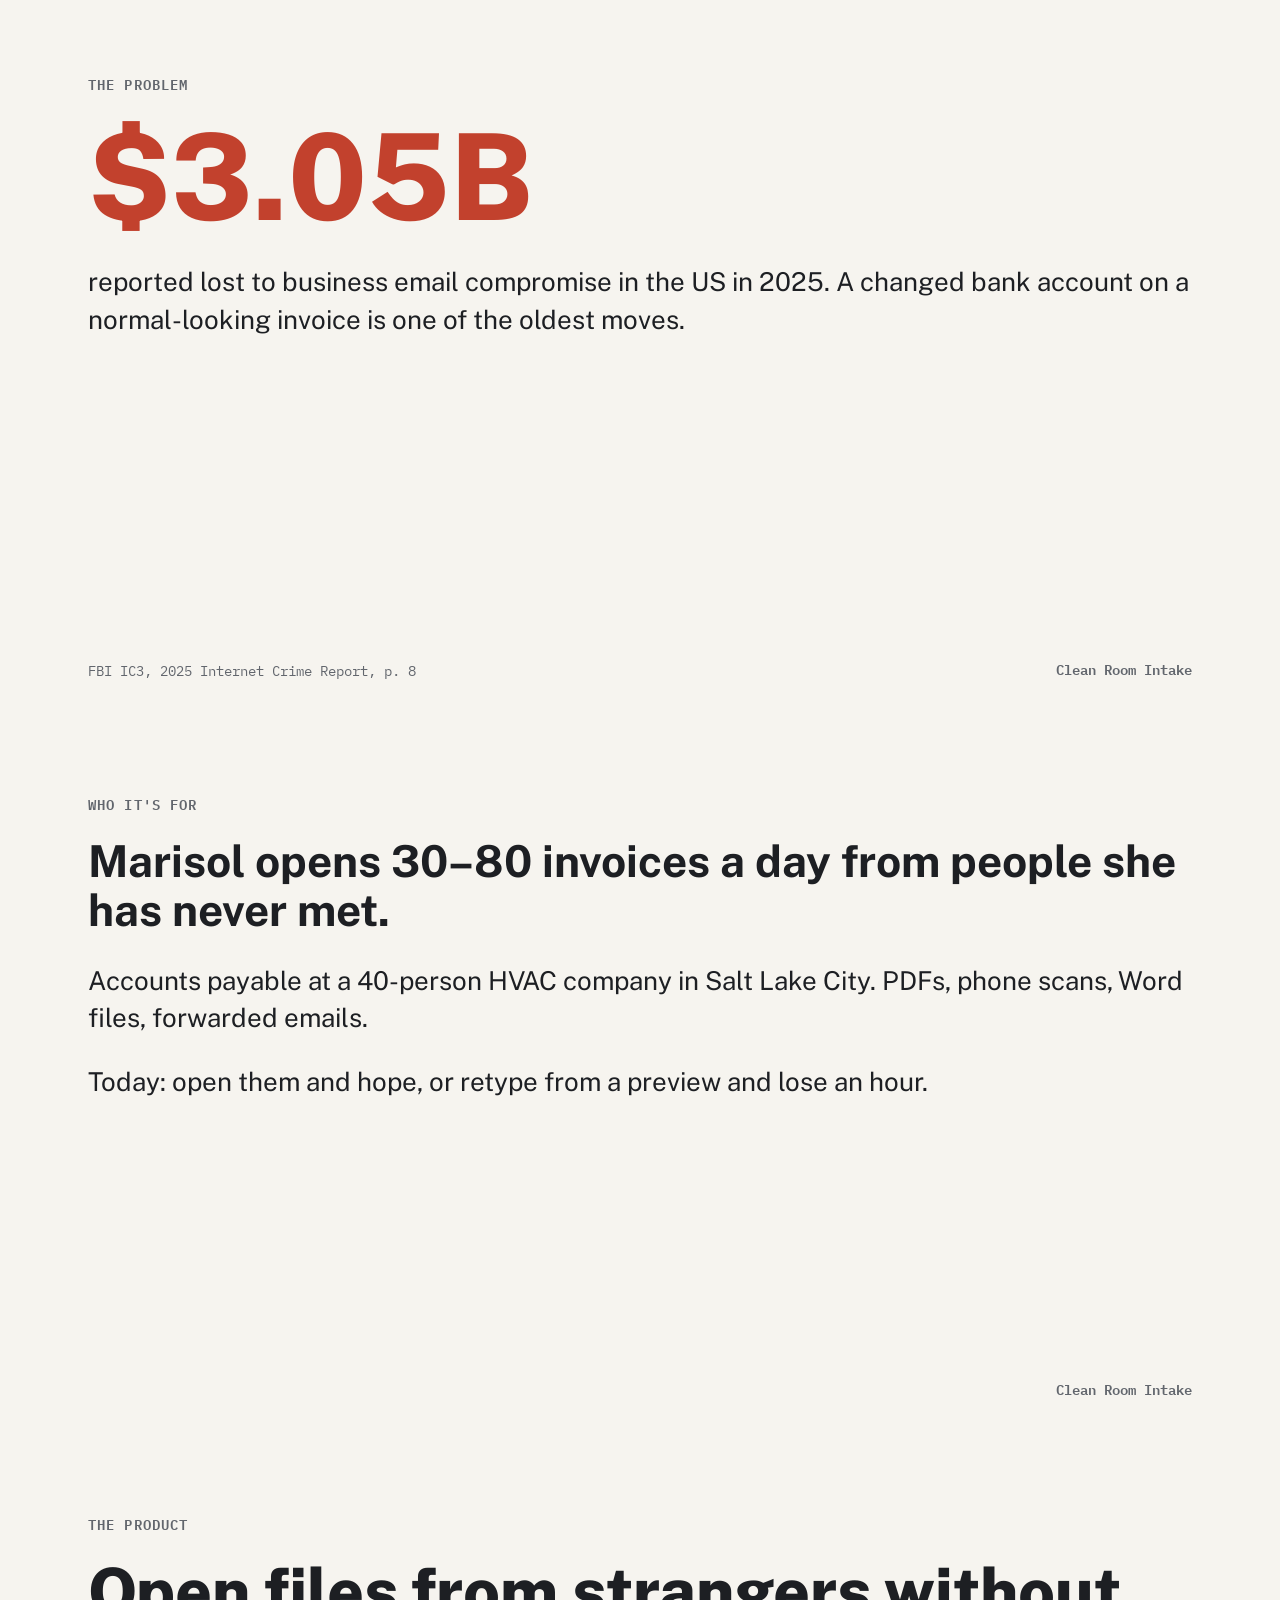
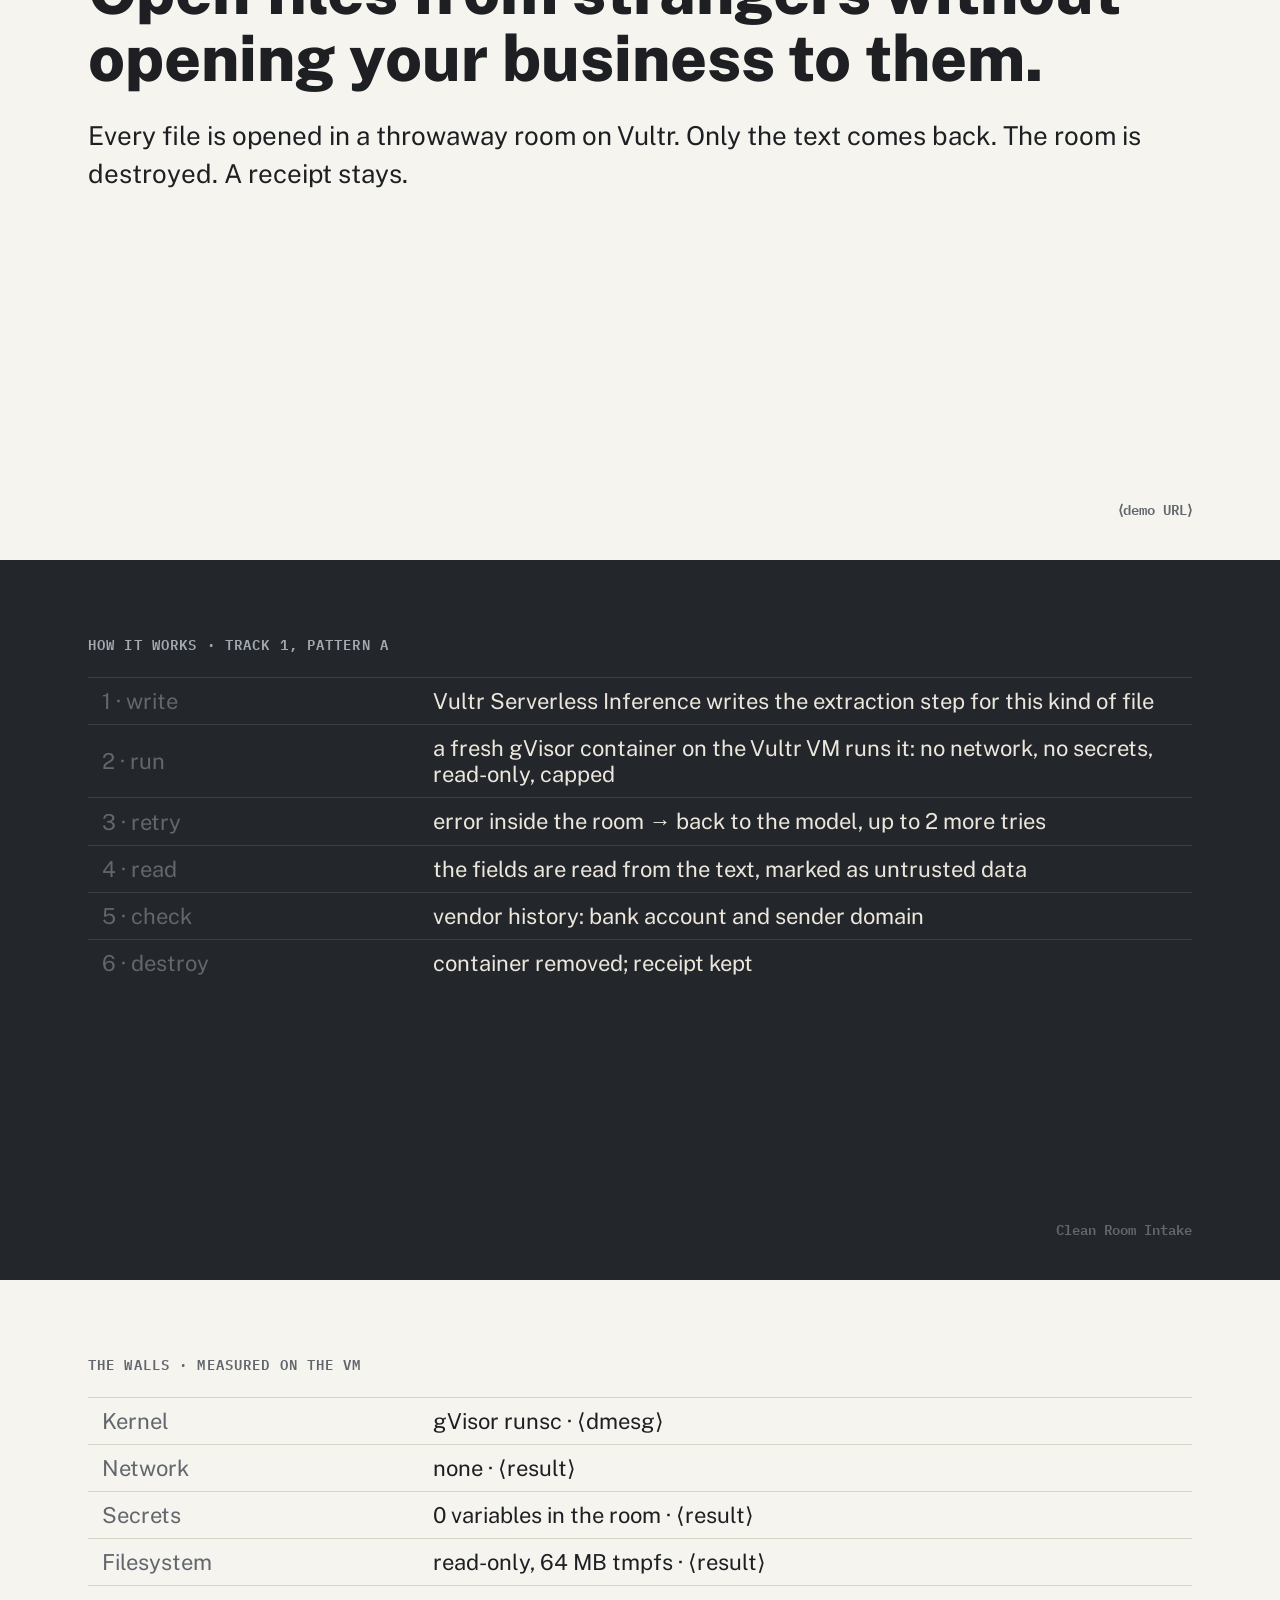
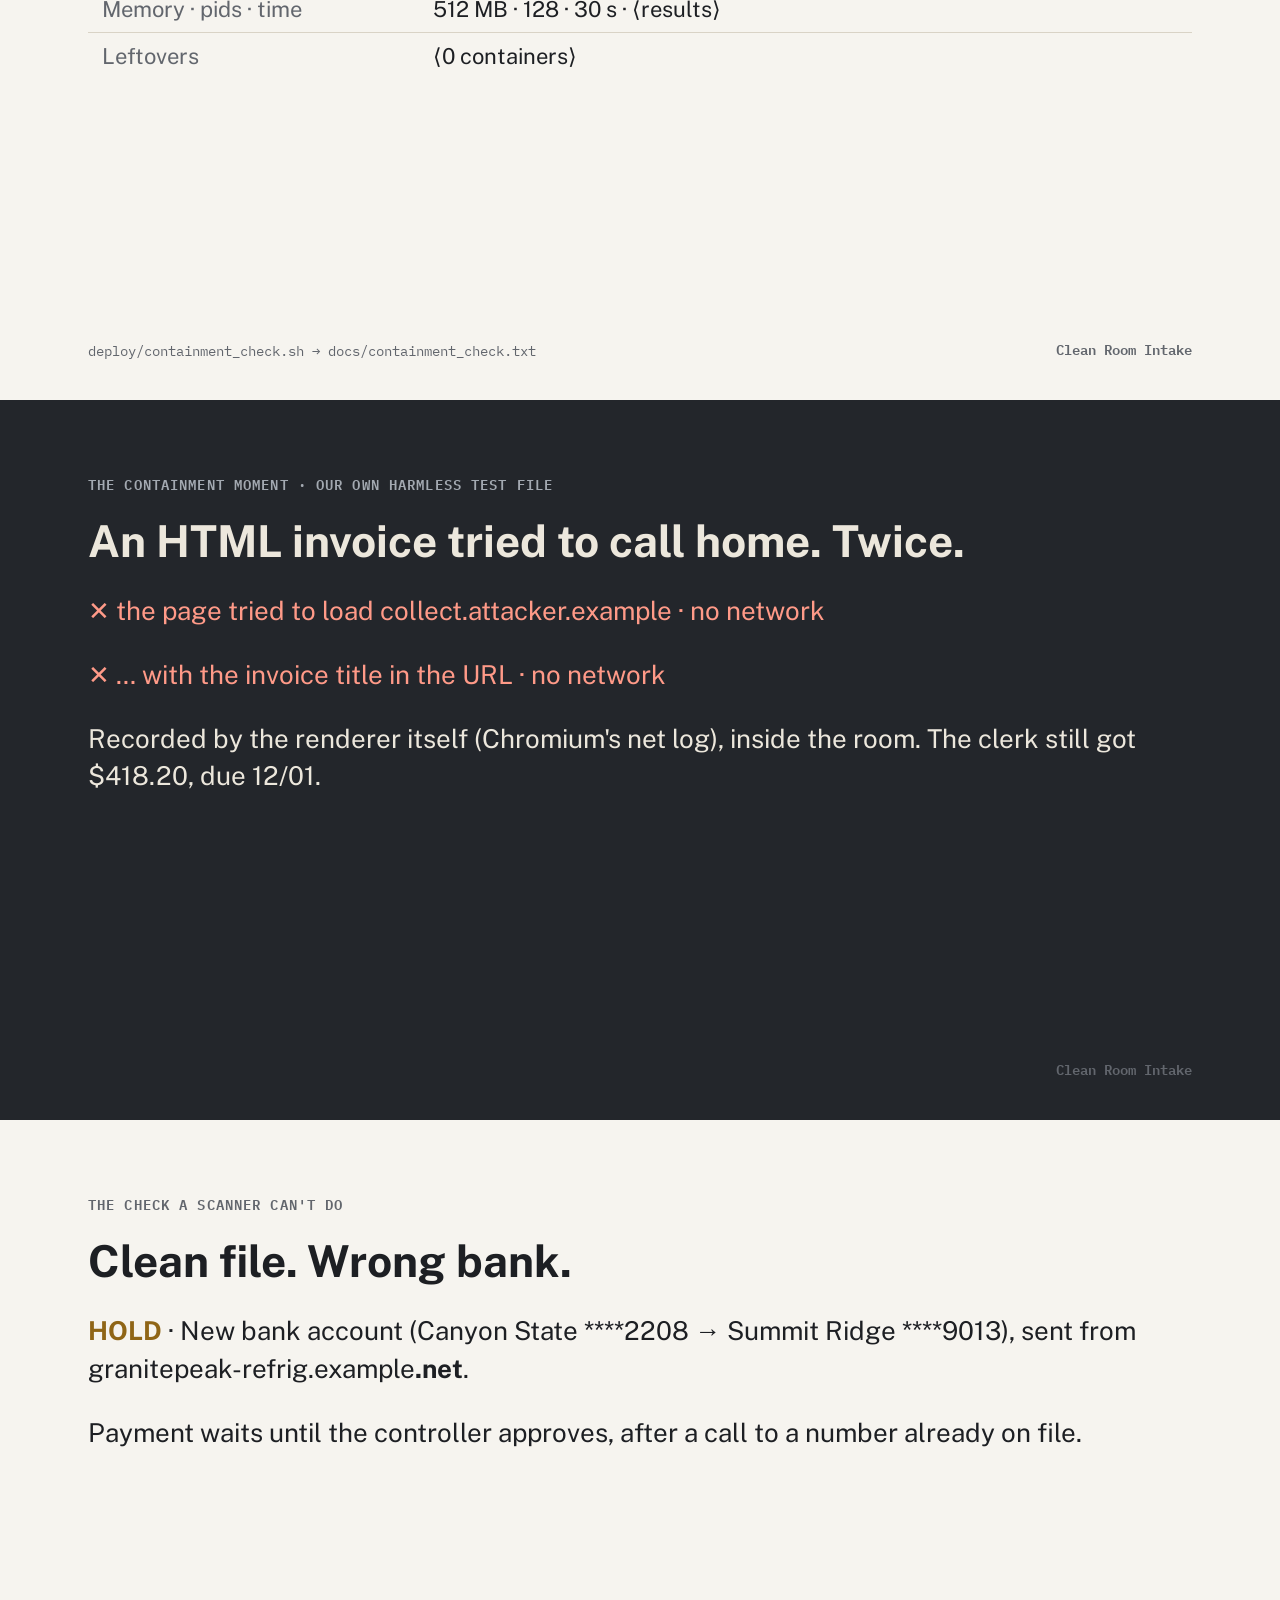
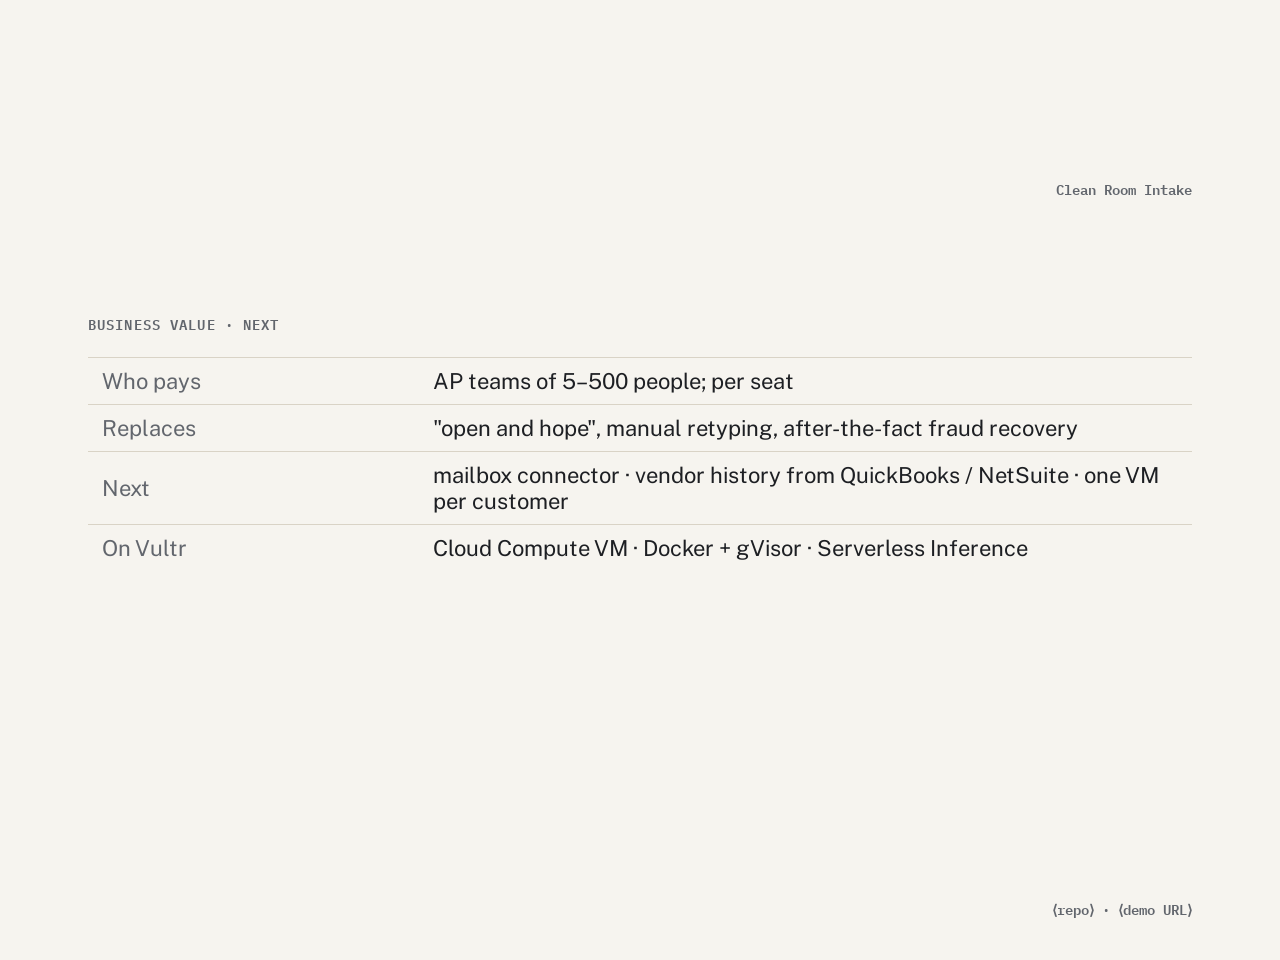
==== docs/slides.html @ 9ccb066c "UI after design judge round 4: HOLD button before the fields, short From line, one-row queue, attemp" ====
<!DOCTYPE html>
<html lang="en"><head><meta charset="utf-8"><title>Clean Room Intake — slides</title>
<link href="https://fonts.googleapis.com/css2?family=Public+Sans:wght@400;600;700;800&family=IBM+Plex+Mono:wght@400;500;600&display=swap" rel="stylesheet">
<style>
@page{size:1280px 720px;margin:0}
:root{--paper:#F6F4EF;--glass:#23262B;--brass:#8F6516;--red:#C2412D;--ink:#1d1f23;--muted:#62666d}
*{box-sizing:border-box}body{margin:0;font-family:'Public Sans',sans-serif;color:var(--ink)}
section{width:1280px;height:720px;padding:72px 88px;background:var(--paper);page-break-after:always;position:relative;overflow:hidden}
section.dark{background:var(--glass);color:#ece7dc}
.k{font:600 14px 'IBM Plex Mono',monospace;letter-spacing:.08em;text-transform:uppercase;color:var(--muted);margin-bottom:22px}
.dark .k{color:#a3a9b1}
h1{font-size:64px;line-height:1.05;margin:0 0 24px;font-weight:800}h2{font-size:44px;line-height:1.12;margin:0 0 22px}
p,li{font-size:26px;line-height:1.45}.big{font-size:120px;font-weight:800;color:var(--red);line-height:1}
.src{position:absolute;left:88px;bottom:40px;font:14px 'IBM Plex Mono',monospace;color:var(--muted)}
table{border-collapse:collapse;font-size:22px;width:100%}td{padding:10px 14px;border-top:1px solid #d9d3c6}td:first-child{color:var(--muted);width:30%}
.dark td{border-color:#3a3e45}.x{color:#ff9a88}.hold{color:var(--brass);font-weight:700}
.shot{width:100%;border:1px solid #d9d3c6;border-radius:8px}
.foot{position:absolute;right:88px;bottom:40px;font:600 14px 'IBM Plex Mono',monospace;color:var(--muted)}
</style></head><body>

<section><div class="k">The problem</div><div class="big">$3.05B</div>
<p>reported lost to business email compromise in the US in 2025. A changed bank account on a normal-looking invoice is one of the oldest moves.</p>
<div class="src">FBI IC3, 2025 Internet Crime Report, p. 8</div><div class="foot">Clean Room Intake</div></section>

<section><div class="k">Who it's for</div><h2>Marisol opens 30–80 invoices a day from people she has never met.</h2>
<p>Accounts payable at a 40-person HVAC company in Salt Lake City. PDFs, phone scans, Word files, forwarded emails.</p>
<p>Today: open them and hope, or retype from a preview and lose an hour.</p><div class="foot">Clean Room Intake</div></section>

<section><div class="k">The product</div><h1>Open files from strangers without opening your business to them.</h1>
<p>Every file is opened in a throwaway room on Vultr. Only the text comes back. The room is destroyed. A receipt stays.</p>
<div class="foot">⟨demo URL⟩</div></section>

<section class="dark"><div class="k">How it works · Track 1, pattern A</div>
<table><tr><td>1 · write</td><td>Vultr Serverless Inference writes the extraction step for this kind of file</td></tr>
<tr><td>2 · run</td><td>a fresh gVisor container on the Vultr VM runs it: no network, no secrets, read-only, capped</td></tr>
<tr><td>3 · retry</td><td>error inside the room → back to the model, up to 2 more tries</td></tr>
<tr><td>4 · read</td><td>the fields are read from the text, marked as untrusted data</td></tr>
<tr><td>5 · check</td><td>vendor history: bank account and sender domain</td></tr>
<tr><td>6 · destroy</td><td>container removed; receipt kept</td></tr></table><div class="foot">Clean Room Intake</div></section>

<section><div class="k">The walls · measured on the VM</div>
<table><tr><td>Kernel</td><td>gVisor runsc · ⟨dmesg⟩</td></tr><tr><td>Network</td><td>none · ⟨result⟩</td></tr>
<tr><td>Secrets</td><td>0 variables in the room · ⟨result⟩</td></tr><tr><td>Filesystem</td><td>read-only, 64 MB tmpfs · ⟨result⟩</td></tr>
<tr><td>Memory · pids · time</td><td>512 MB · 128 · 30 s · ⟨results⟩</td></tr><tr><td>Leftovers</td><td>⟨0 containers⟩</td></tr></table>
<div class="src">deploy/containment_check.sh → docs/containment_check.txt</div><div class="foot">Clean Room Intake</div></section>

<section class="dark"><div class="k">The containment moment · our own harmless test file</div>
<h2>An HTML invoice tried to call home. Twice.</h2>
<p class="x">✕ the page tried to load collect.attacker.example · no network</p>
<p class="x">✕ … with the invoice title in the URL · no network</p>
<p>Recorded by the renderer itself (Chromium's net log), inside the room. The clerk still got $418.20, due 12/01.</p>
<div class="foot">Clean Room Intake</div></section>

<section><div class="k">The check a scanner can't do</div><h2>Clean file. Wrong bank.</h2>
<p><span class="hold">HOLD</span> · New bank account (Canyon State ****2208 → Summit Ridge ****9013), sent from granitepeak-refrig.example<b>.net</b>.</p>
<p>Payment waits until the controller approves, after a call to a number already on file.</p><div class="foot">Clean Room Intake</div></section>

<section><div class="k">Business value · next</div>
<table><tr><td>Who pays</td><td>AP teams of 5–500 people; per seat</td></tr>
<tr><td>Replaces</td><td>"open and hope", manual retyping, after-the-fact fraud recovery</td></tr>
<tr><td>Next</td><td>mailbox connector · vendor history from QuickBooks / NetSuite · one VM per customer</td></tr>
<tr><td>On Vultr</td><td>Cloud Compute VM · Docker + gVisor · Serverless Inference</td></tr></table>
<div class="foot">⟨repo⟩ · ⟨demo URL⟩</div></section>
</body></html>
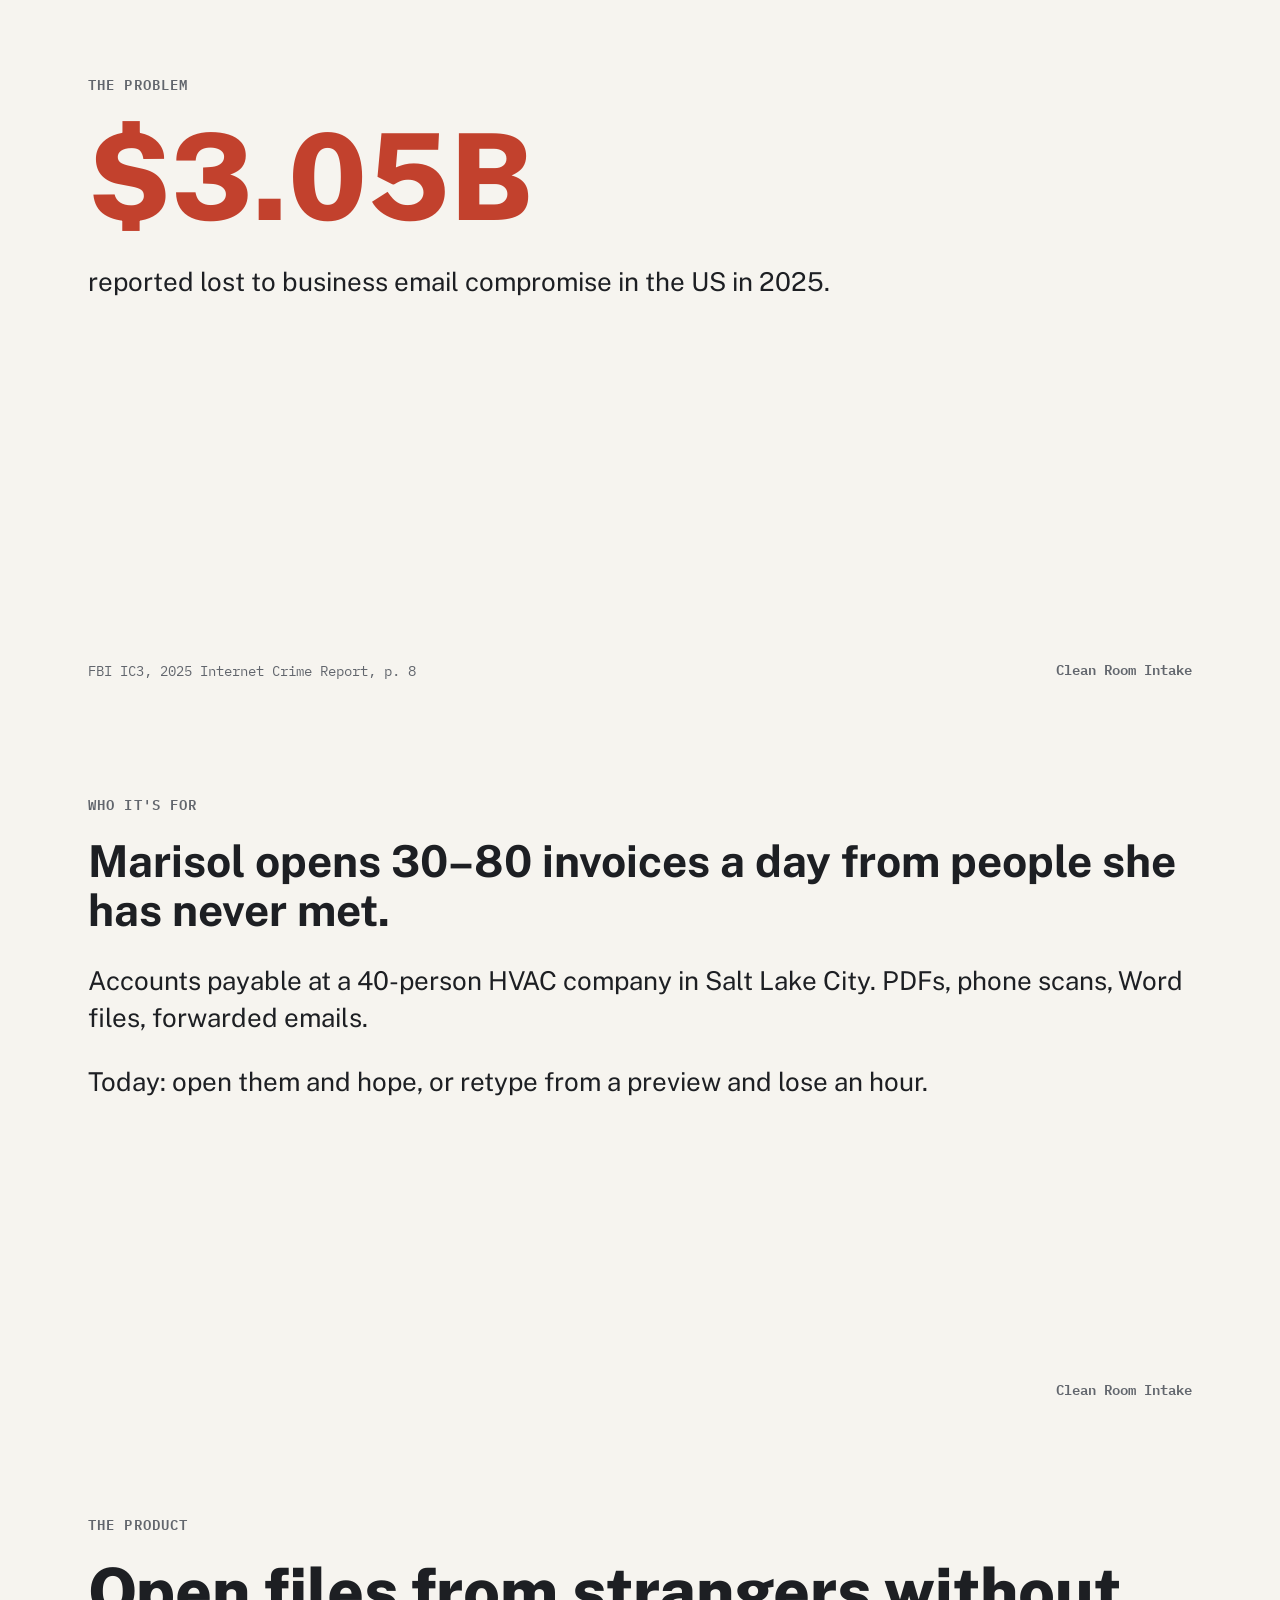
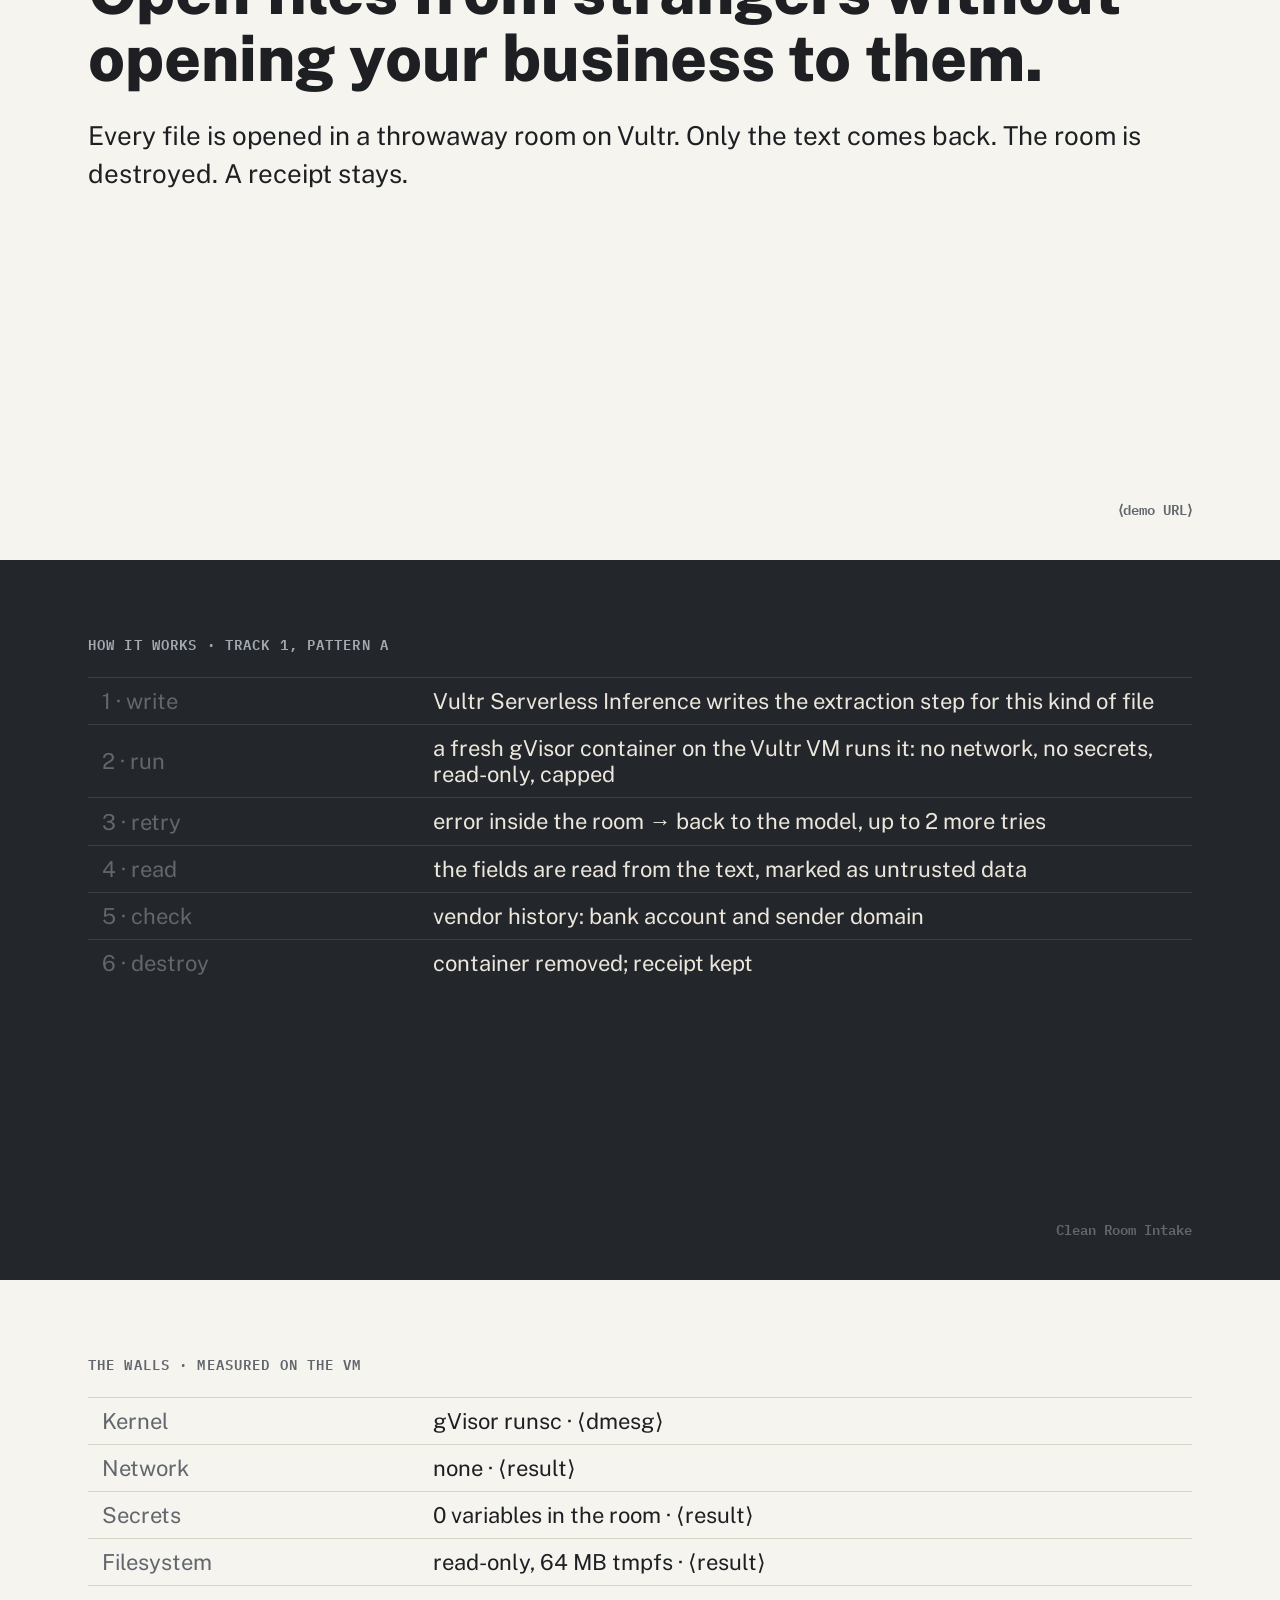
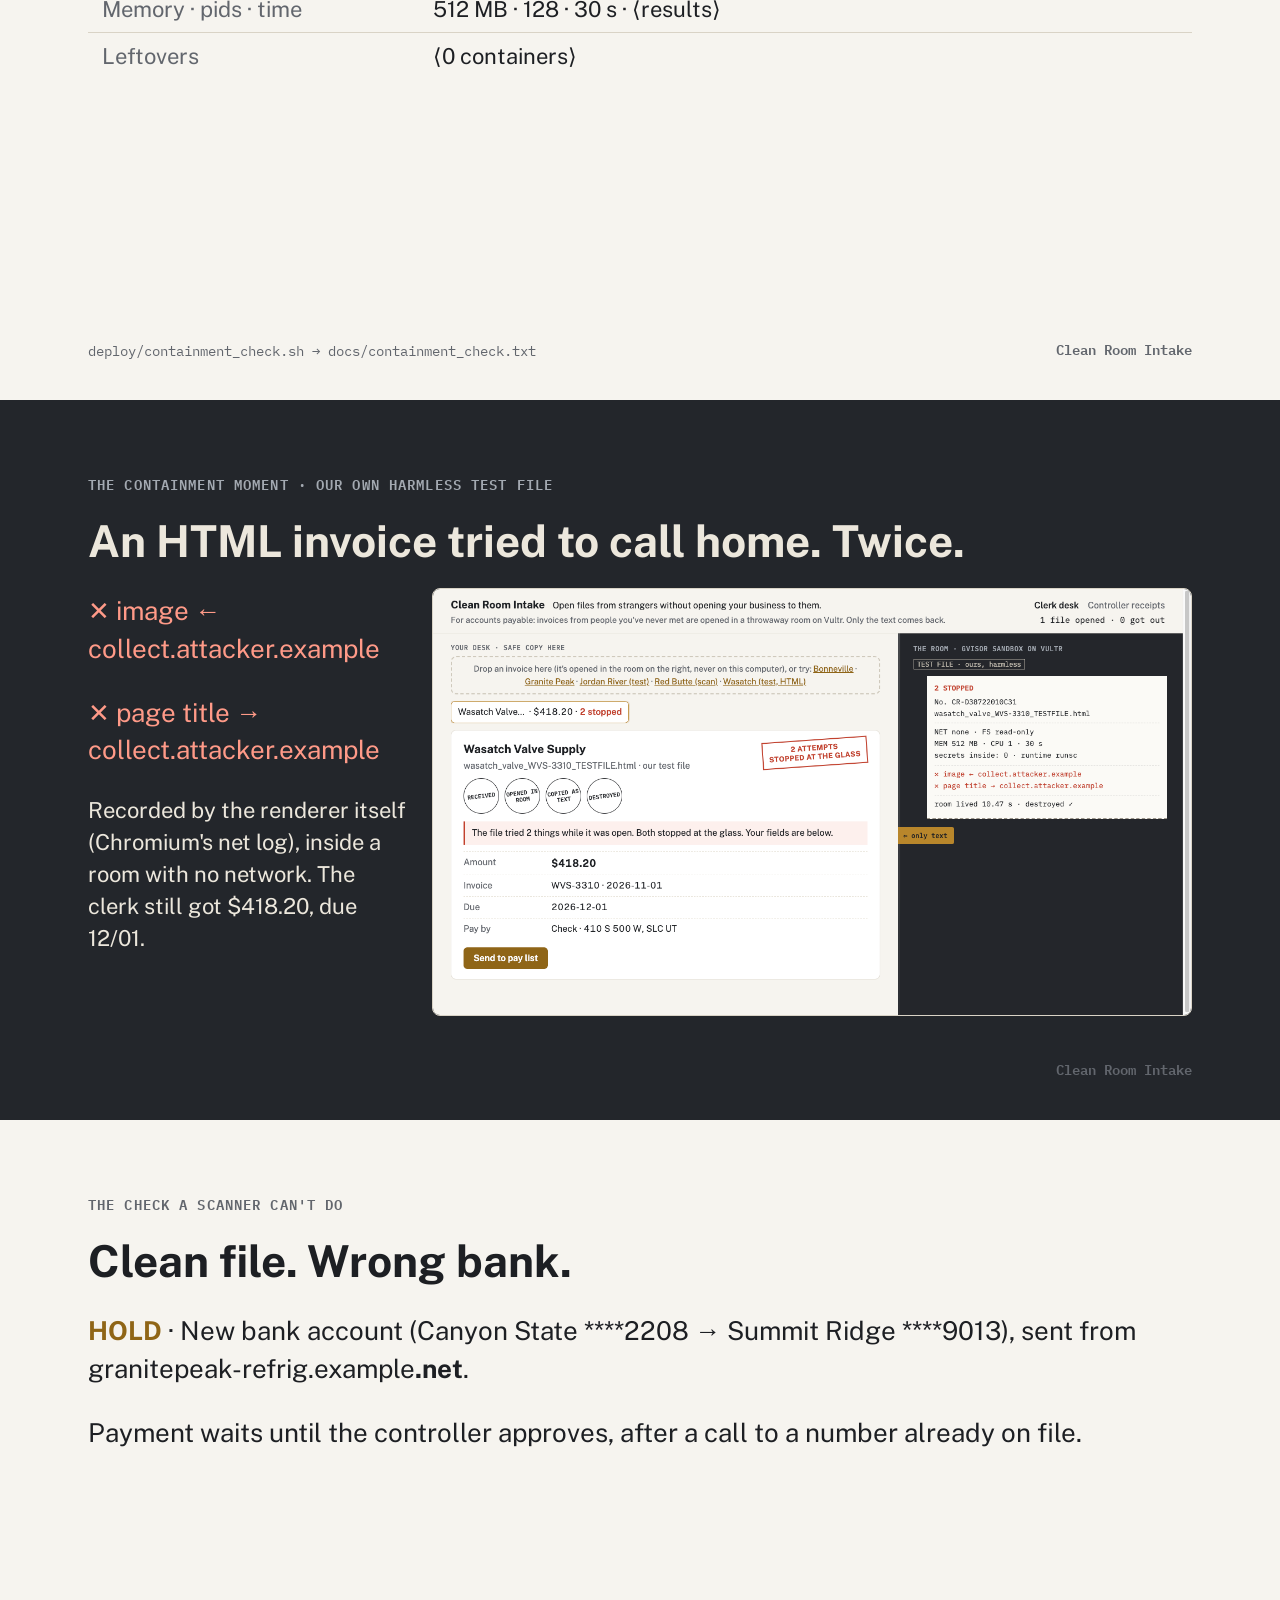
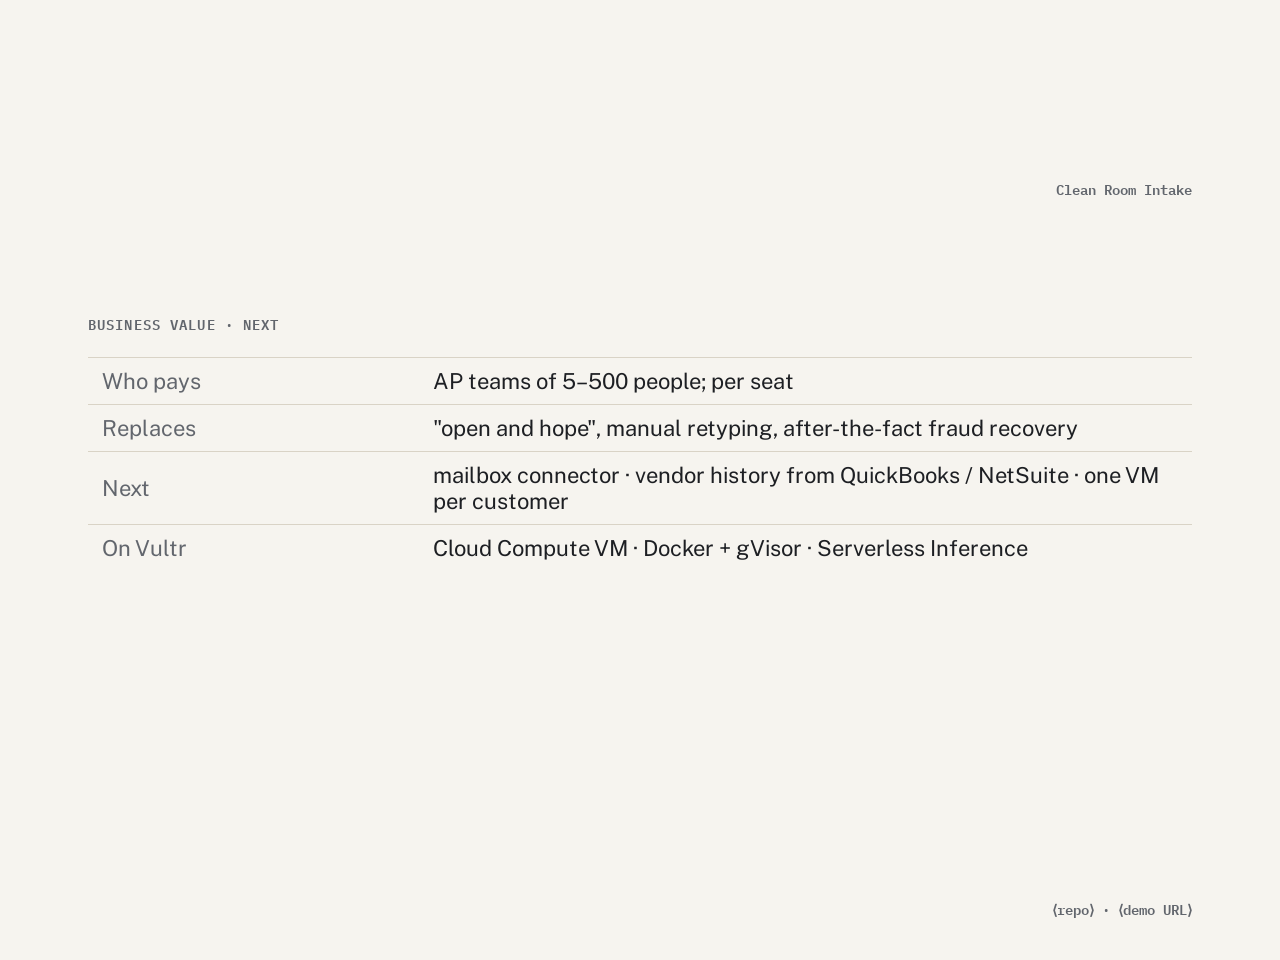
==== commit e63f9bcf: "Slides: unsourced line removed, containment slide with the real-stack screenshot; deploy/slides_pdf." ====
--- a/docs/slides.html
+++ b/docs/slides.html
@@ -19,7 +19,7 @@
 </style></head><body>
 
 <section><div class="k">The problem</div><div class="big">$3.05B</div>
-<p>reported lost to business email compromise in the US in 2025. A changed bank account on a normal-looking invoice is one of the oldest moves.</p>
+<p>reported lost to business email compromise in the US in 2025.</p>
 <div class="src">FBI IC3, 2025 Internet Crime Report, p. 8</div><div class="foot">Clean Room Intake</div></section>
 
 <section><div class="k">Who it's for</div><h2>Marisol opens 30–80 invoices a day from people she has never met.</h2>
@@ -46,9 +46,10 @@
 
 <section class="dark"><div class="k">The containment moment · our own harmless test file</div>
 <h2>An HTML invoice tried to call home. Twice.</h2>
-<p class="x">✕ the page tried to load collect.attacker.example · no network</p>
-<p class="x">✕ … with the invoice title in the URL · no network</p>
-<p>Recorded by the renderer itself (Chromium's net log), inside the room. The clerk still got $418.20, due 12/01.</p>
+<img class="shot" src="shot_real_html.png" style="width:760px;float:right;margin-left:24px">
+<p class="x">✕ image ← collect.attacker.example</p>
+<p class="x">✕ page title → collect.attacker.example</p>
+<p style="font-size:22px">Recorded by the renderer itself (Chromium's net log), inside a room with no network. The clerk still got $418.20, due 12/01.</p>
 <div class="foot">Clean Room Intake</div></section>
 
 <section><div class="k">The check a scanner can't do</div><h2>Clean file. Wrong bank.</h2>
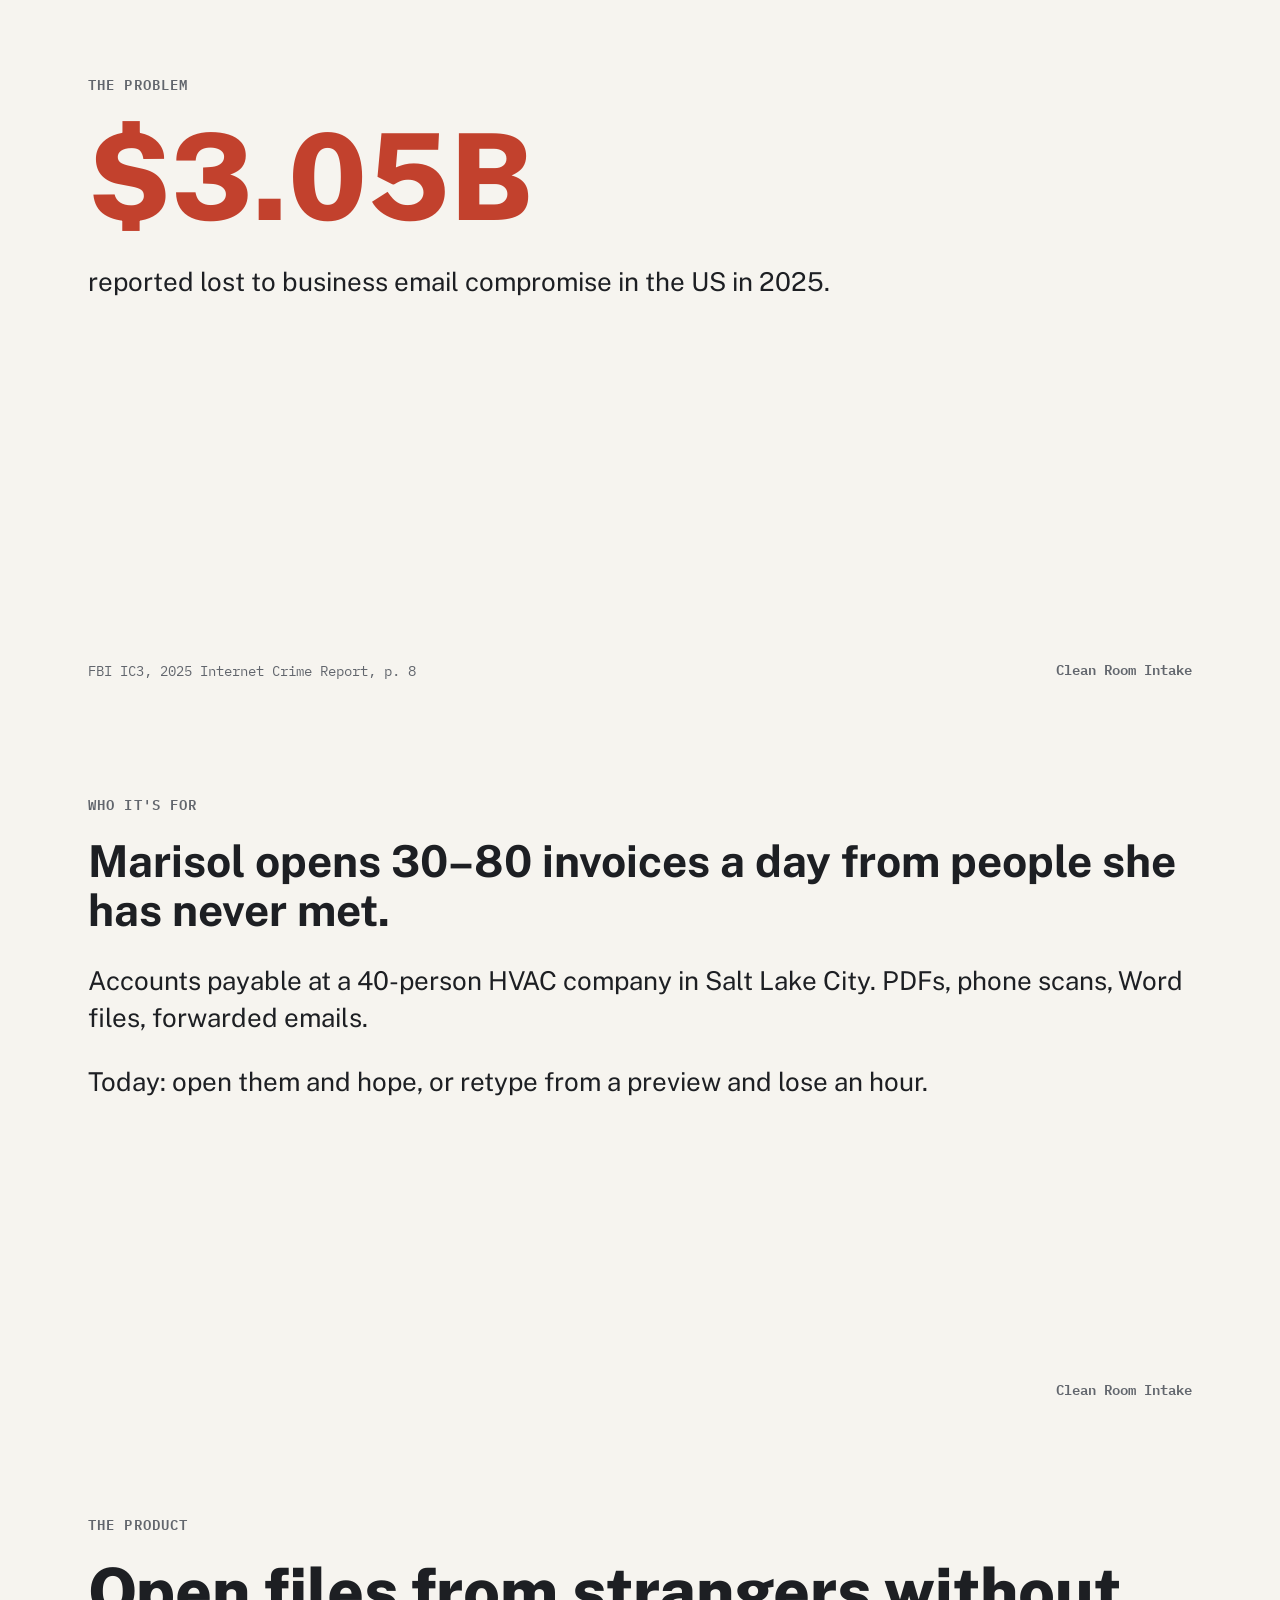
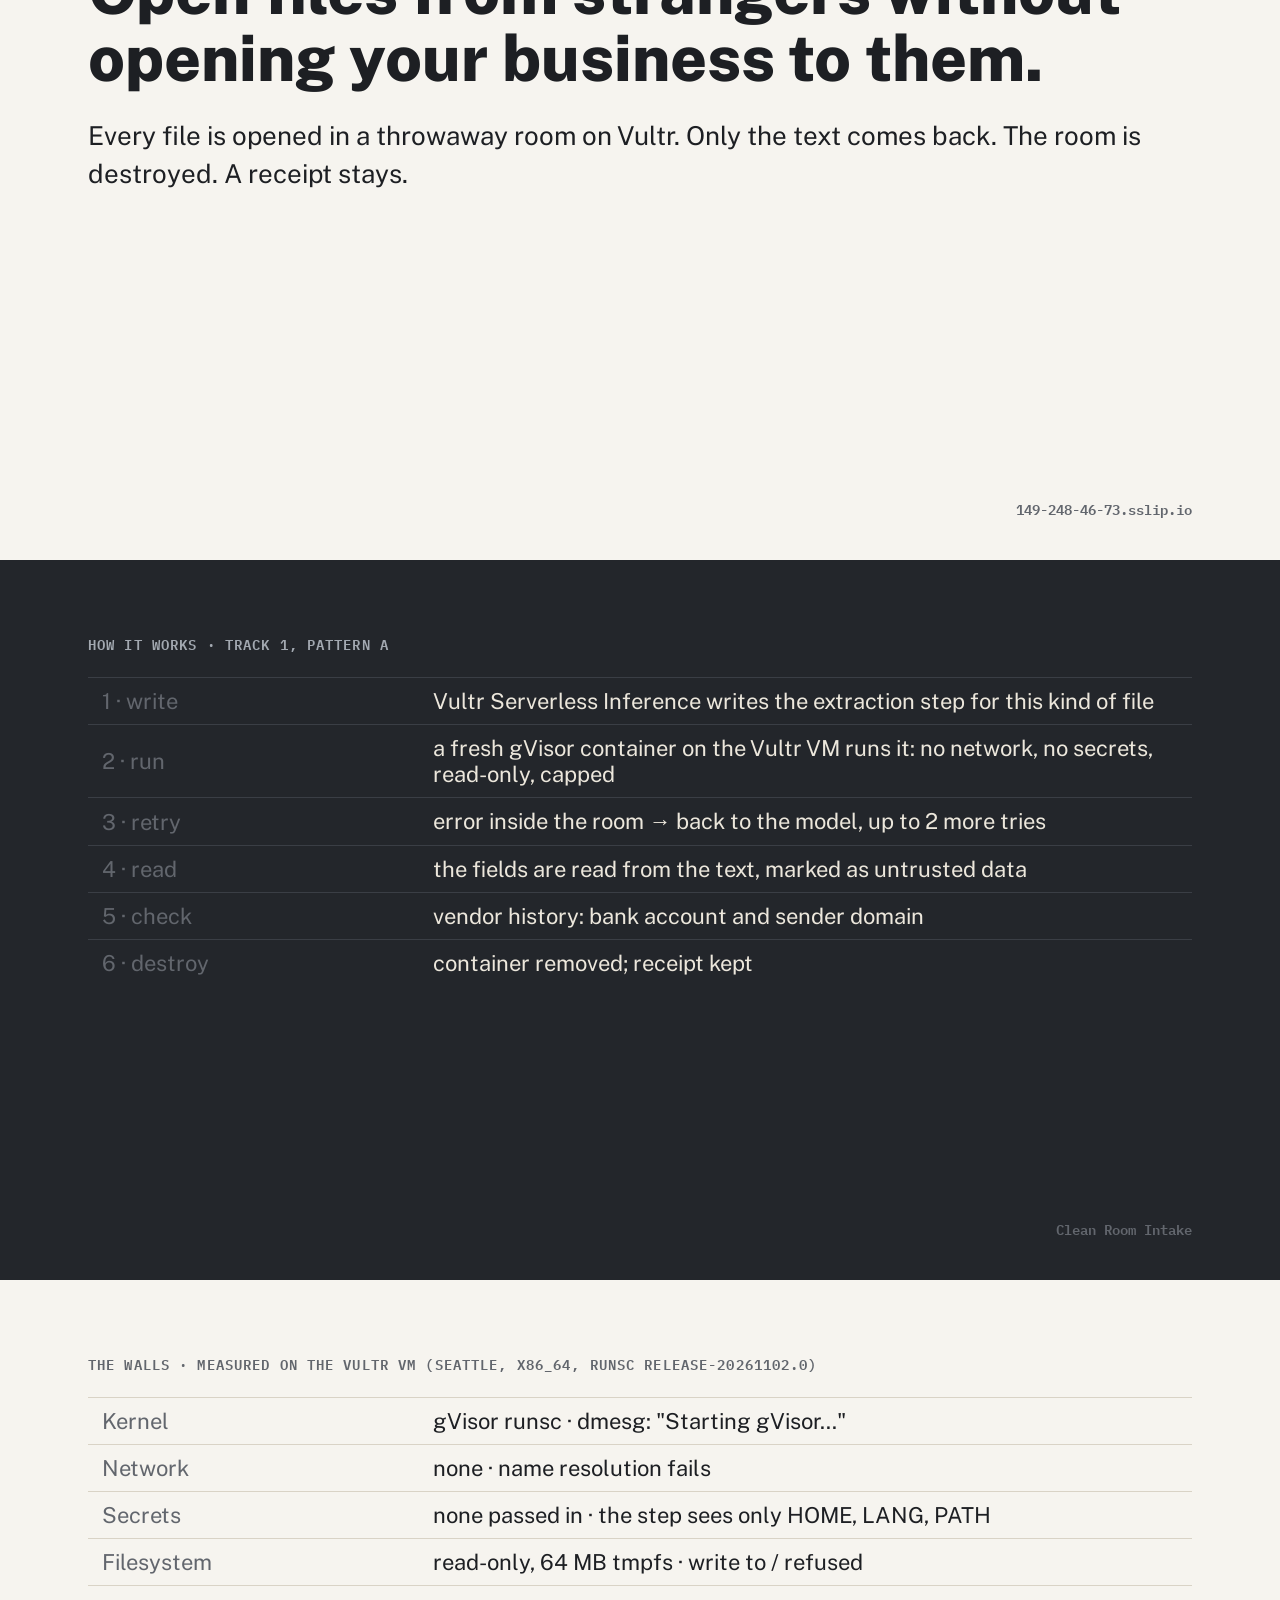
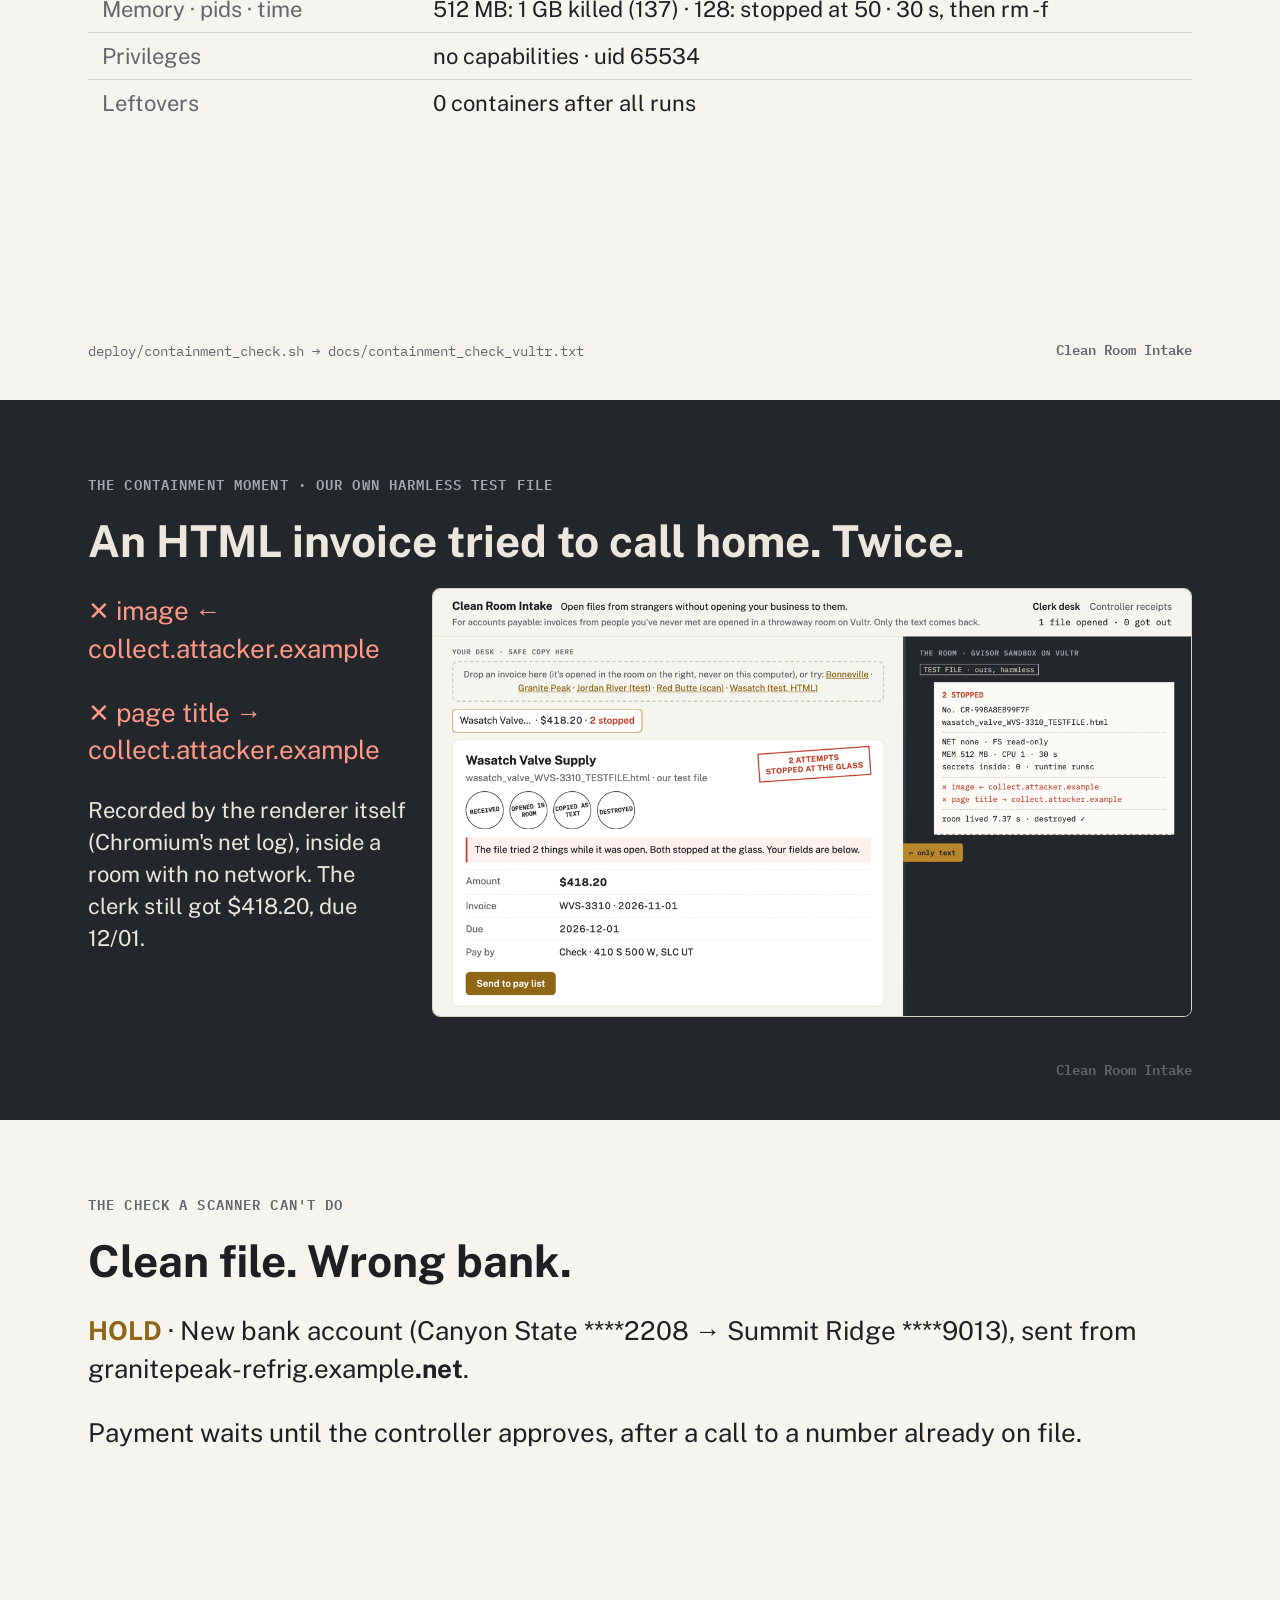
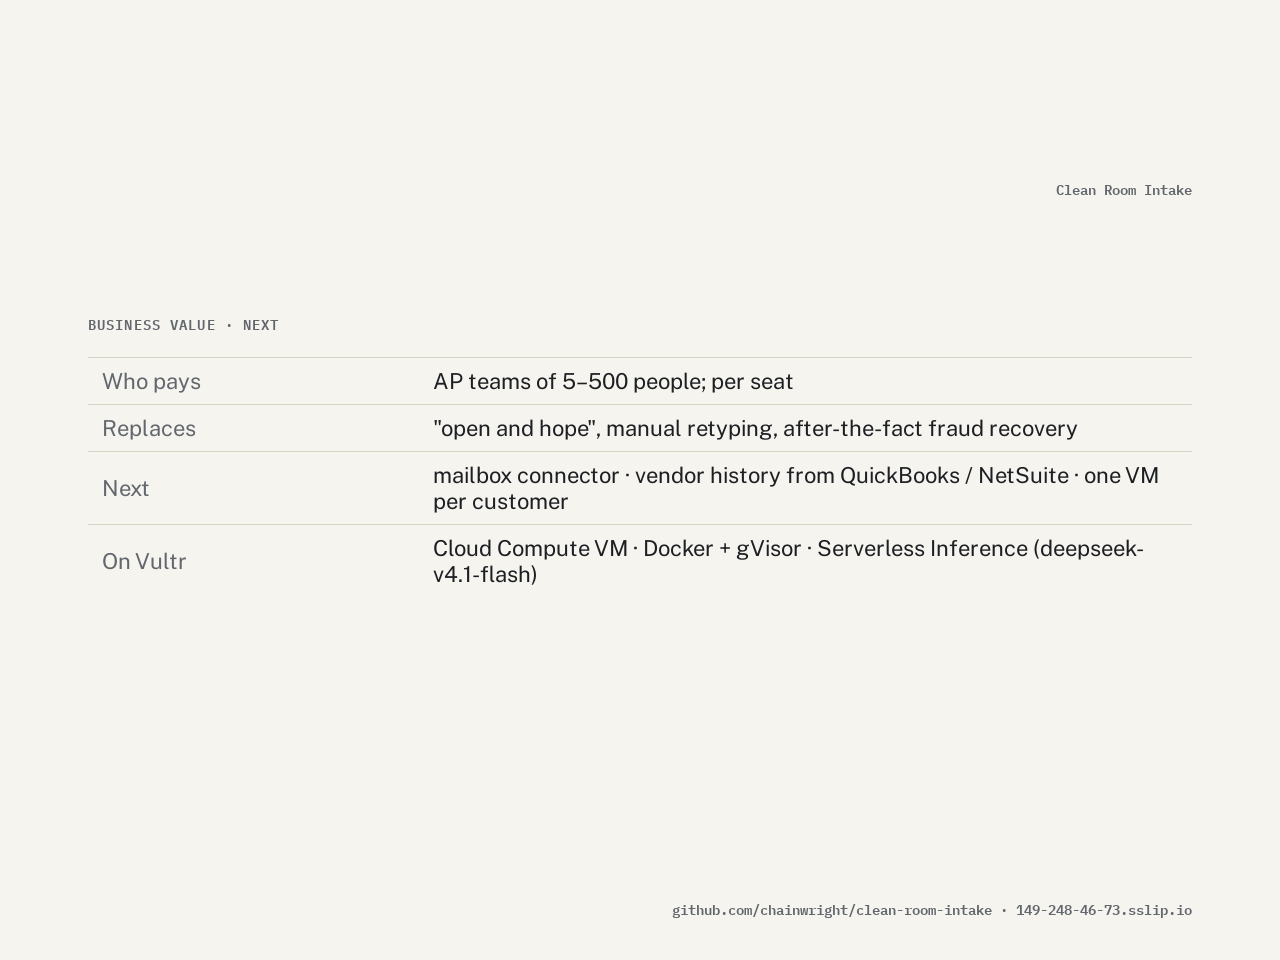
==== commit 43f134a0: "Slides: walls measured on the Vultr VM, demo URL, live cover shot Co-Authored-By: Claude Opus 5.5 <n" ====
--- a/docs/slides.html
+++ b/docs/slides.html
@@ -28,7 +28,7 @@
 
 <section><div class="k">The product</div><h1>Open files from strangers without opening your business to them.</h1>
 <p>Every file is opened in a throwaway room on Vultr. Only the text comes back. The room is destroyed. A receipt stays.</p>
-<div class="foot">⟨demo URL⟩</div></section>
+<div class="foot">149-248-46-73.sslip.io</div></section>
 
 <section class="dark"><div class="k">How it works · Track 1, pattern A</div>
 <table><tr><td>1 · write</td><td>Vultr Serverless Inference writes the extraction step for this kind of file</td></tr>
@@ -38,15 +38,15 @@
 <tr><td>5 · check</td><td>vendor history: bank account and sender domain</td></tr>
 <tr><td>6 · destroy</td><td>container removed; receipt kept</td></tr></table><div class="foot">Clean Room Intake</div></section>
 
-<section><div class="k">The walls · measured on the VM</div>
-<table><tr><td>Kernel</td><td>gVisor runsc · ⟨dmesg⟩</td></tr><tr><td>Network</td><td>none · ⟨result⟩</td></tr>
-<tr><td>Secrets</td><td>0 variables in the room · ⟨result⟩</td></tr><tr><td>Filesystem</td><td>read-only, 64 MB tmpfs · ⟨result⟩</td></tr>
-<tr><td>Memory · pids · time</td><td>512 MB · 128 · 30 s · ⟨results⟩</td></tr><tr><td>Leftovers</td><td>⟨0 containers⟩</td></tr></table>
-<div class="src">deploy/containment_check.sh → docs/containment_check.txt</div><div class="foot">Clean Room Intake</div></section>
+<section><div class="k">The walls · measured on the Vultr VM (Seattle, x86_64, runsc release-20261102.0)</div>
+<table><tr><td>Kernel</td><td>gVisor runsc · dmesg: "Starting gVisor..."</td></tr><tr><td>Network</td><td>none · name resolution fails</td></tr>
+<tr><td>Secrets</td><td>none passed in · the step sees only HOME, LANG, PATH</td></tr><tr><td>Filesystem</td><td>read-only, 64 MB tmpfs · write to / refused</td></tr>
+<tr><td>Memory · pids · time</td><td>512 MB: 1 GB killed (137) · 128: stopped at 50 · 30 s, then rm -f</td></tr><tr><td>Privileges</td><td>no capabilities · uid 65534</td></tr><tr><td>Leftovers</td><td>0 containers after all runs</td></tr></table>
+<div class="src">deploy/containment_check.sh → docs/containment_check_vultr.txt</div><div class="foot">Clean Room Intake</div></section>
 
 <section class="dark"><div class="k">The containment moment · our own harmless test file</div>
 <h2>An HTML invoice tried to call home. Twice.</h2>
-<img class="shot" src="shot_real_html.png" style="width:760px;float:right;margin-left:24px">
+<img class="shot" src="cover.png" style="width:760px;float:right;margin-left:24px">
 <p class="x">✕ image ← collect.attacker.example</p>
 <p class="x">✕ page title → collect.attacker.example</p>
 <p style="font-size:22px">Recorded by the renderer itself (Chromium's net log), inside a room with no network. The clerk still got $418.20, due 12/01.</p>
@@ -60,6 +60,6 @@
 <table><tr><td>Who pays</td><td>AP teams of 5–500 people; per seat</td></tr>
 <tr><td>Replaces</td><td>"open and hope", manual retyping, after-the-fact fraud recovery</td></tr>
 <tr><td>Next</td><td>mailbox connector · vendor history from QuickBooks / NetSuite · one VM per customer</td></tr>
-<tr><td>On Vultr</td><td>Cloud Compute VM · Docker + gVisor · Serverless Inference</td></tr></table>
-<div class="foot">⟨repo⟩ · ⟨demo URL⟩</div></section>
+<tr><td>On Vultr</td><td>Cloud Compute VM · Docker + gVisor · Serverless Inference (deepseek-v4.1-flash)</td></tr></table>
+<div class="foot">github.com/chainwright/clean-room-intake · 149-248-46-73.sslip.io</div></section>
 </body></html>
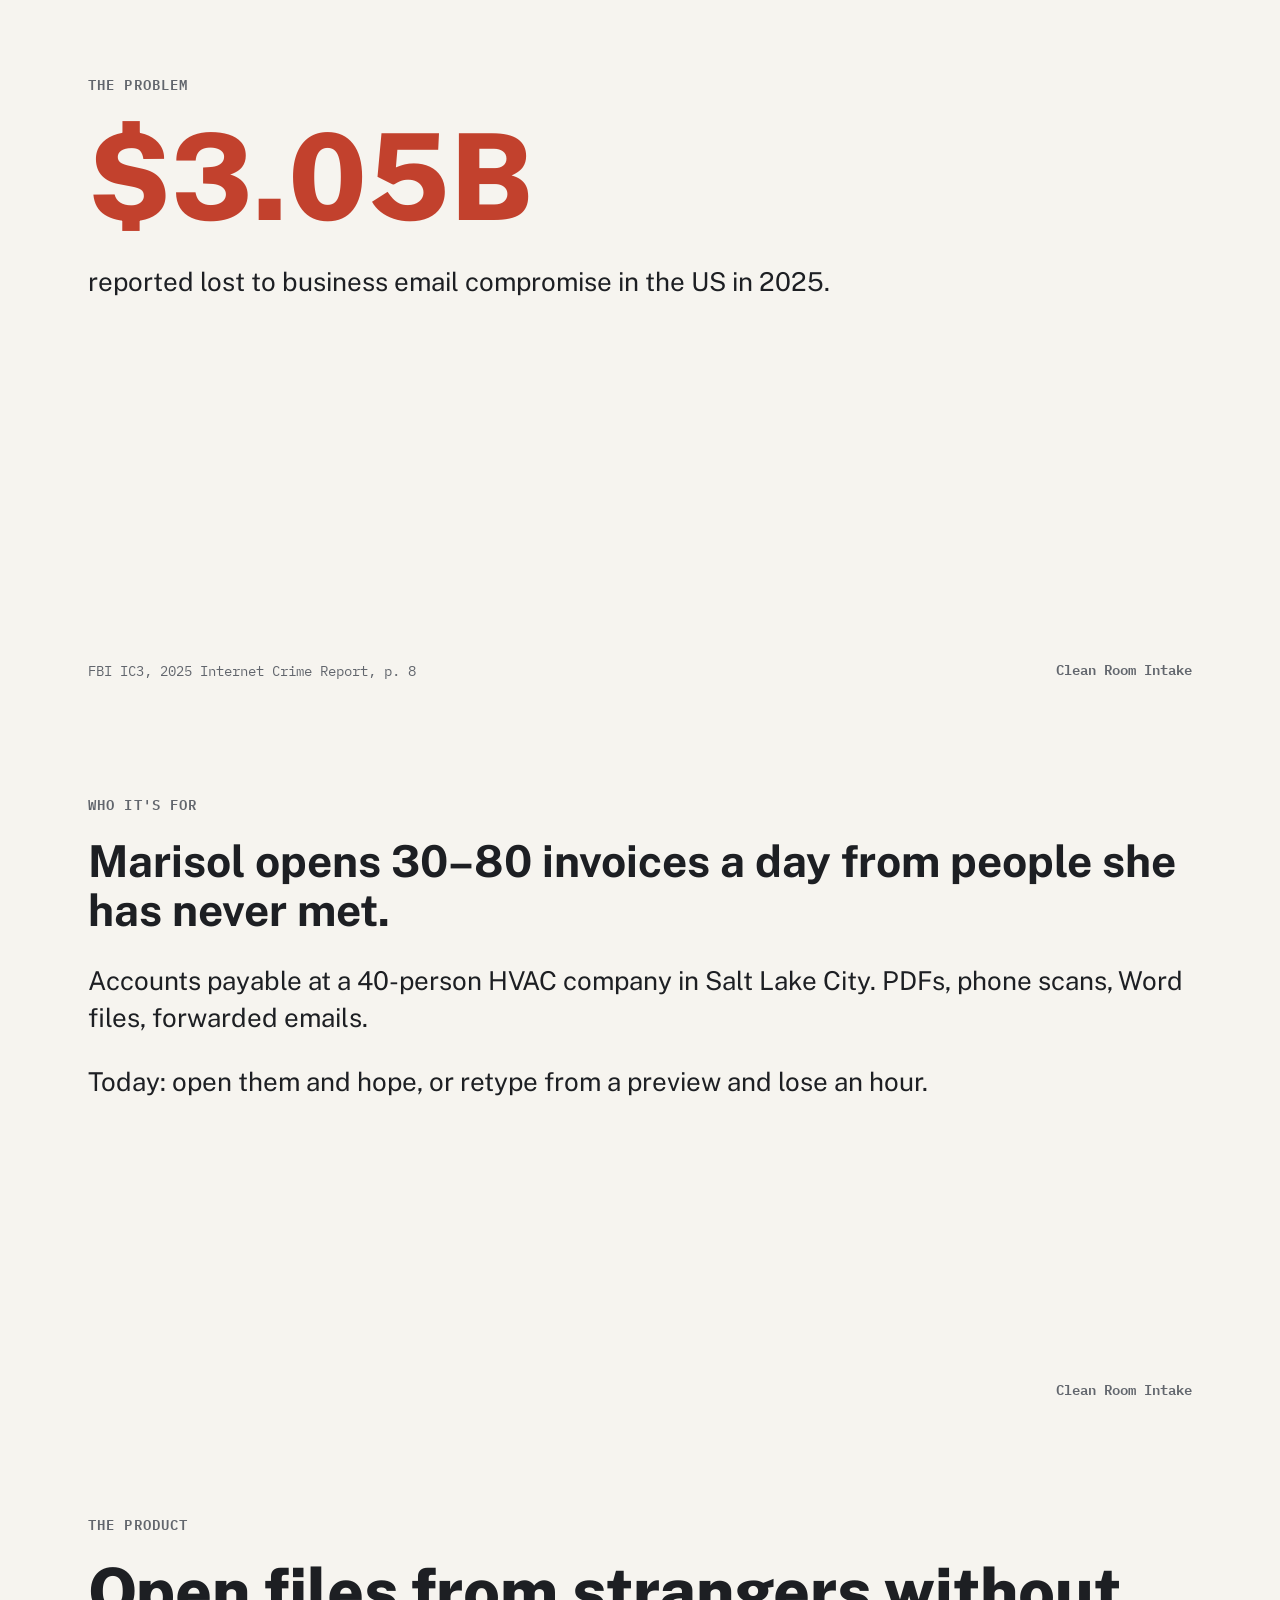
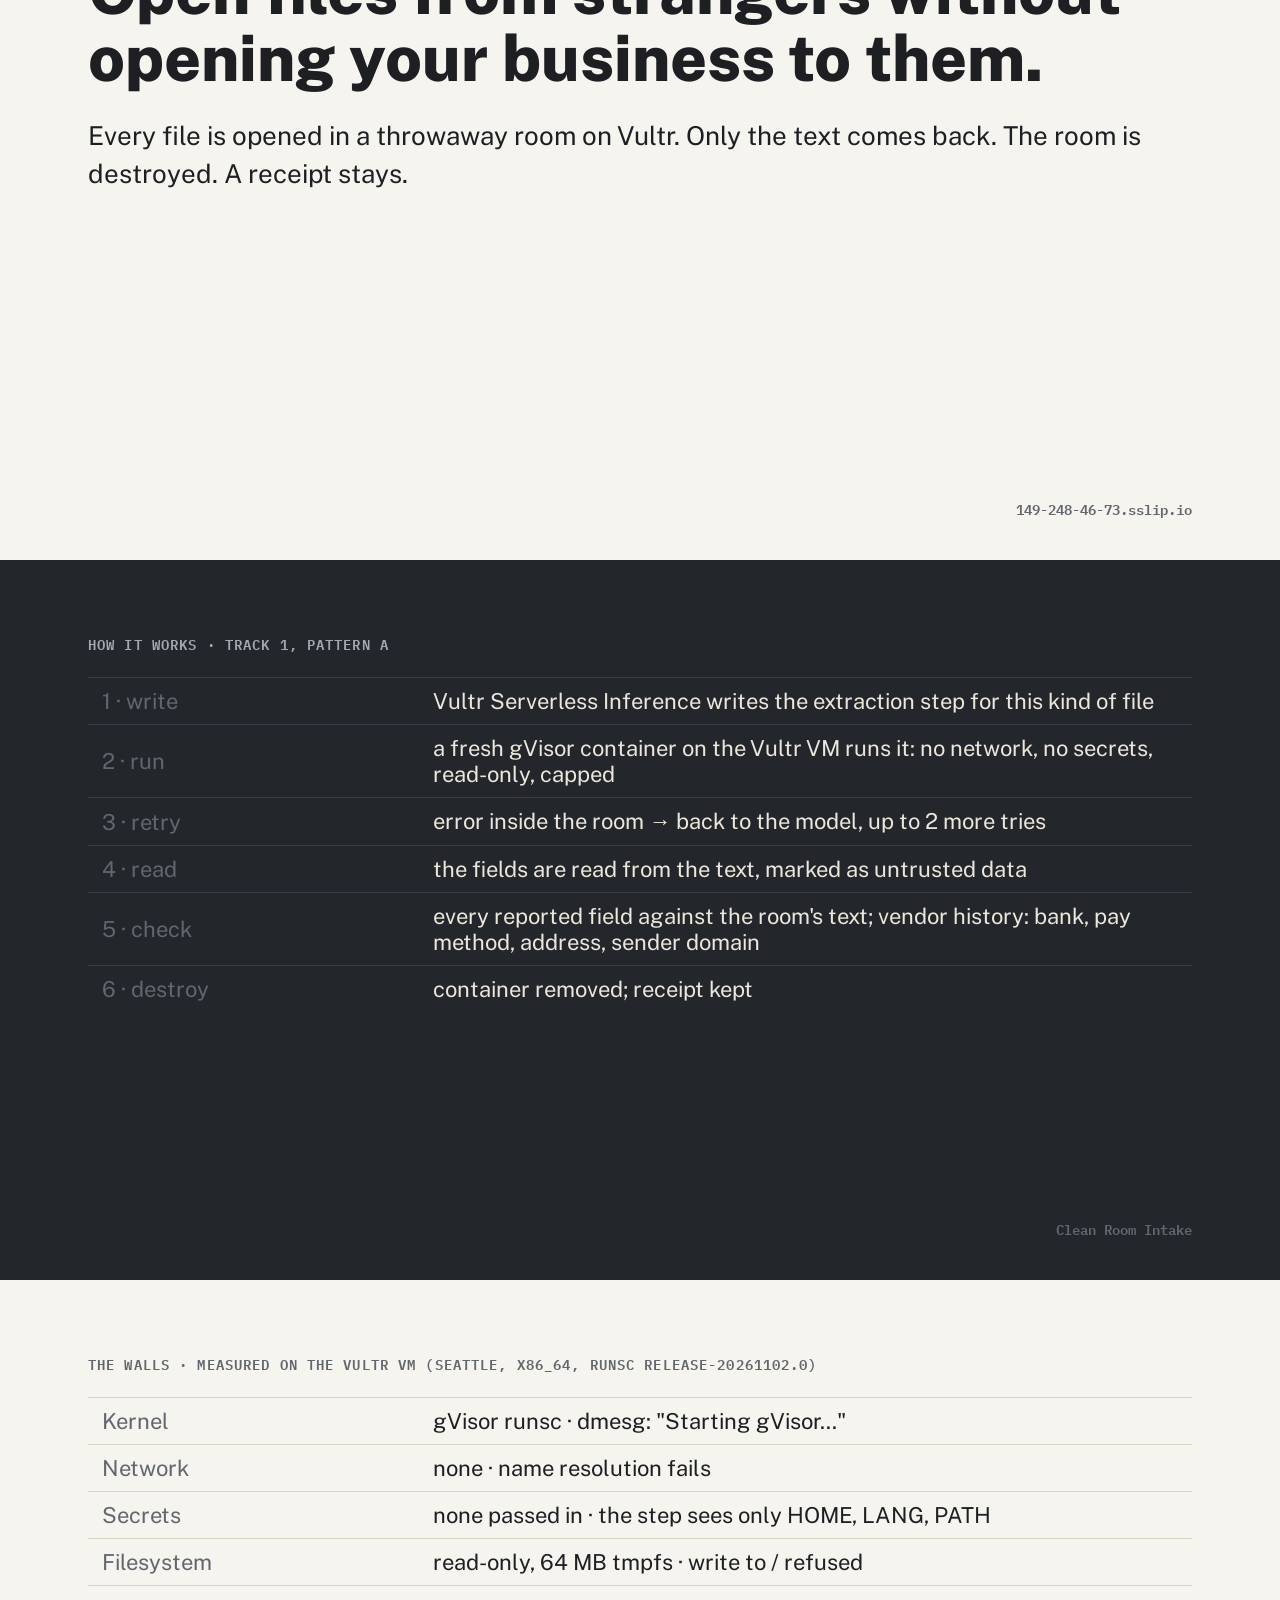
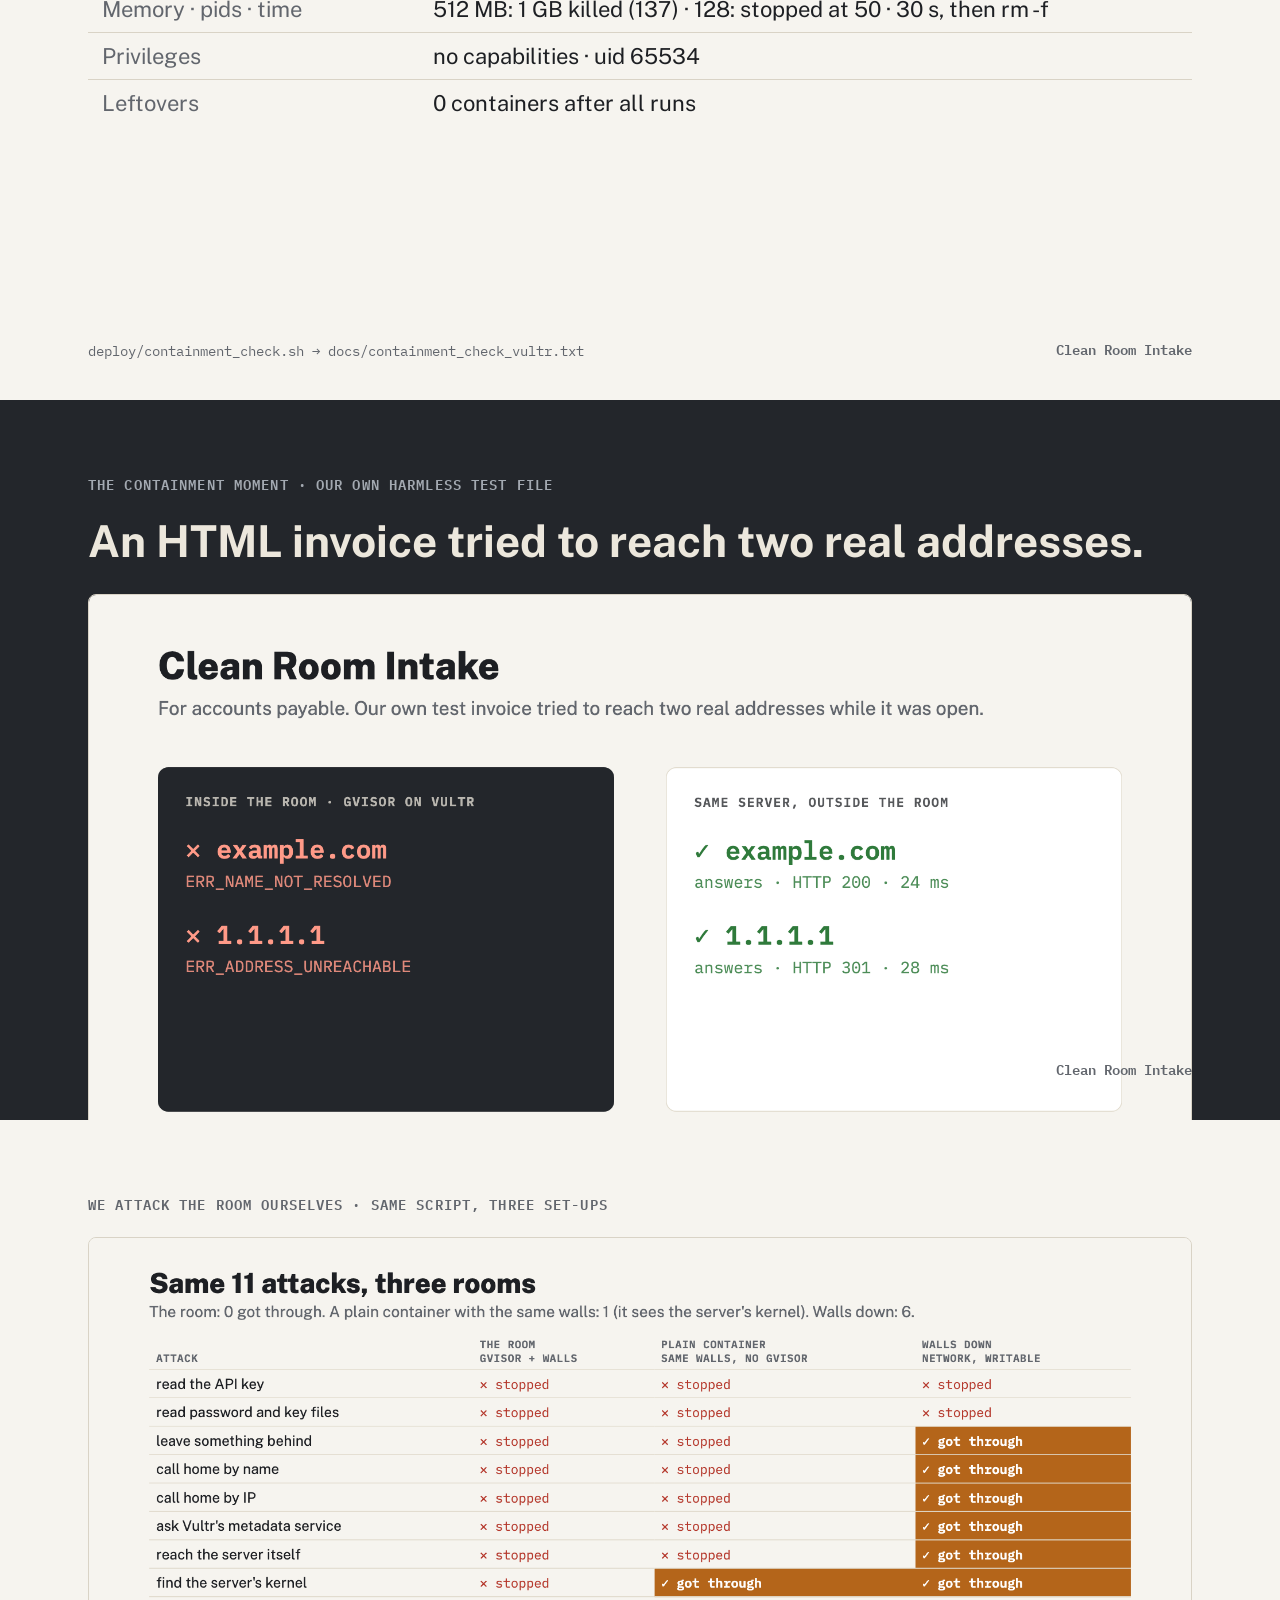
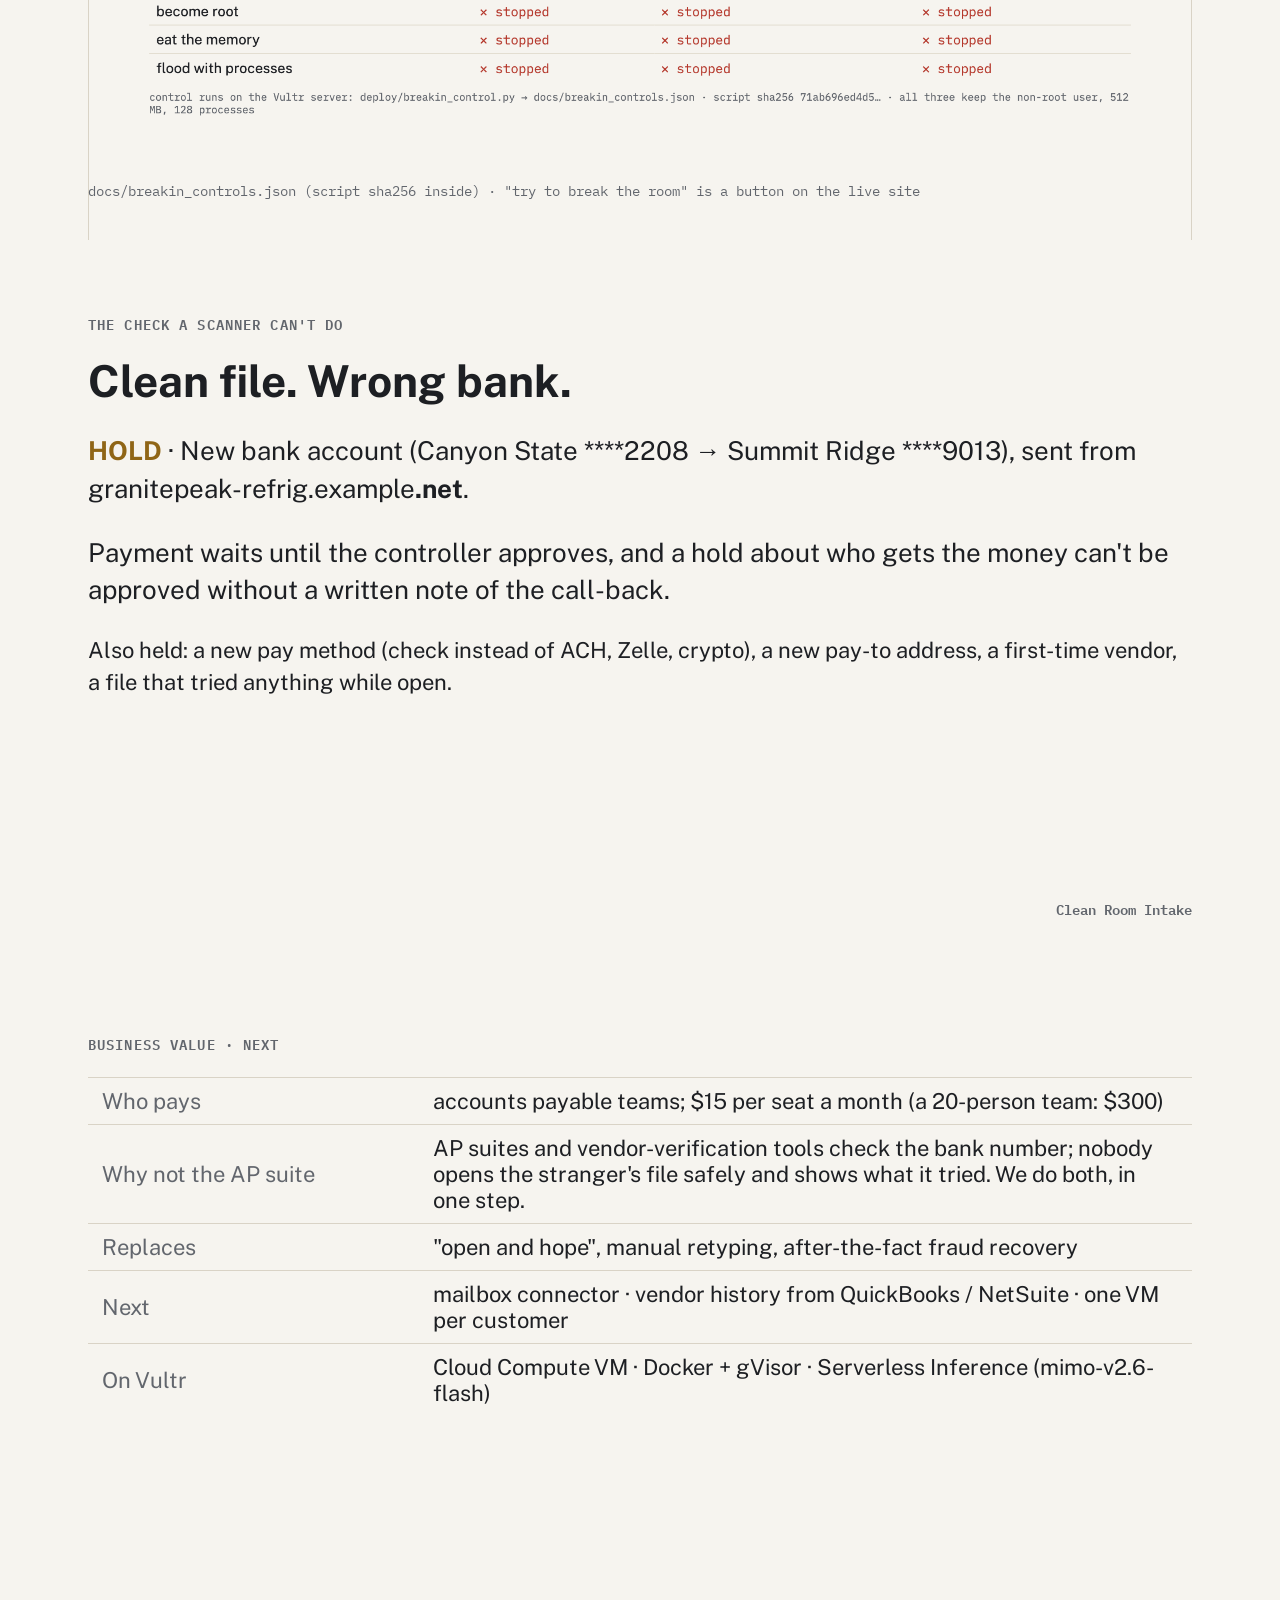
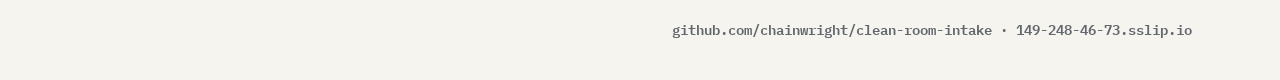
==== commit 736aa0ee: "The room surveys the file's structure first (fixed step, counts only, whitelisted) and the model wri" ====
--- a/docs/slides.html
+++ b/docs/slides.html
@@ -35,7 +35,7 @@
 <tr><td>2 · run</td><td>a fresh gVisor container on the Vultr VM runs it: no network, no secrets, read-only, capped</td></tr>
 <tr><td>3 · retry</td><td>error inside the room → back to the model, up to 2 more tries</td></tr>
 <tr><td>4 · read</td><td>the fields are read from the text, marked as untrusted data</td></tr>
-<tr><td>5 · check</td><td>vendor history: bank account and sender domain</td></tr>
+<tr><td>5 · check</td><td>every reported field against the room's text; vendor history: bank, pay method, address, sender domain</td></tr>
 <tr><td>6 · destroy</td><td>container removed; receipt kept</td></tr></table><div class="foot">Clean Room Intake</div></section>
 
 <section><div class="k">The walls · measured on the Vultr VM (Seattle, x86_64, runsc release-20261102.0)</div>
@@ -45,21 +45,24 @@
 <div class="src">deploy/containment_check.sh → docs/containment_check_vultr.txt</div><div class="foot">Clean Room Intake</div></section>
 
 <section class="dark"><div class="k">The containment moment · our own harmless test file</div>
-<h2>An HTML invoice tried to call home. Twice.</h2>
-<img class="shot" src="cover.png" style="width:760px;float:right;margin-left:24px">
-<p class="x">✕ image ← collect.attacker.example</p>
-<p class="x">✕ page title → collect.attacker.example</p>
-<p style="font-size:22px">Recorded by the renderer itself (Chromium's net log), inside a room with no network. The clerk still got $418.20, due 12/01.</p>
+<h2>An HTML invoice tried to reach two real addresses.</h2>
+<img class="shot" src="proof_inside_outside.png" style="width:100%;margin-top:6px">
+<p style="font-size:20px;margin-top:10px">Inside the room both failed (Chromium's own net log); from the same server, outside the room, both answer. The file is held for a person.</p>
 <div class="foot">Clean Room Intake</div></section>
 
+<section><div class="k">We attack the room ourselves · same script, three set-ups</div>
+<img class="shot" src="breakin_three_rooms.png" style="width:100%">
+<div class="src">docs/breakin_controls.json (script sha256 inside) · "try to break the room" is a button on the live site</div></section>
 <section><div class="k">The check a scanner can't do</div><h2>Clean file. Wrong bank.</h2>
 <p><span class="hold">HOLD</span> · New bank account (Canyon State ****2208 → Summit Ridge ****9013), sent from granitepeak-refrig.example<b>.net</b>.</p>
-<p>Payment waits until the controller approves, after a call to a number already on file.</p><div class="foot">Clean Room Intake</div></section>
+<p>Payment waits until the controller approves, and a hold about who gets the money can't be approved without a written note of the call-back.</p>
+<p style="font-size:22px">Also held: a new pay method (check instead of ACH, Zelle, crypto), a new pay-to address, a first-time vendor, a file that tried anything while open.</p><div class="foot">Clean Room Intake</div></section>
 
 <section><div class="k">Business value · next</div>
-<table><tr><td>Who pays</td><td>AP teams of 5–500 people; per seat</td></tr>
+<table><tr><td>Who pays</td><td>accounts payable teams; $15 per seat a month (a 20-person team: $300)</td></tr>
+<tr><td>Why not the AP suite</td><td>AP suites and vendor-verification tools check the bank number; nobody opens the stranger's file safely and shows what it tried. We do both, in one step.</td></tr>
 <tr><td>Replaces</td><td>"open and hope", manual retyping, after-the-fact fraud recovery</td></tr>
 <tr><td>Next</td><td>mailbox connector · vendor history from QuickBooks / NetSuite · one VM per customer</td></tr>
-<tr><td>On Vultr</td><td>Cloud Compute VM · Docker + gVisor · Serverless Inference (deepseek-v4.1-flash)</td></tr></table>
+<tr><td>On Vultr</td><td>Cloud Compute VM · Docker + gVisor · Serverless Inference (mimo-v2.6-flash)</td></tr></table>
 <div class="foot">github.com/chainwright/clean-room-intake · 149-248-46-73.sslip.io</div></section>
 </body></html>
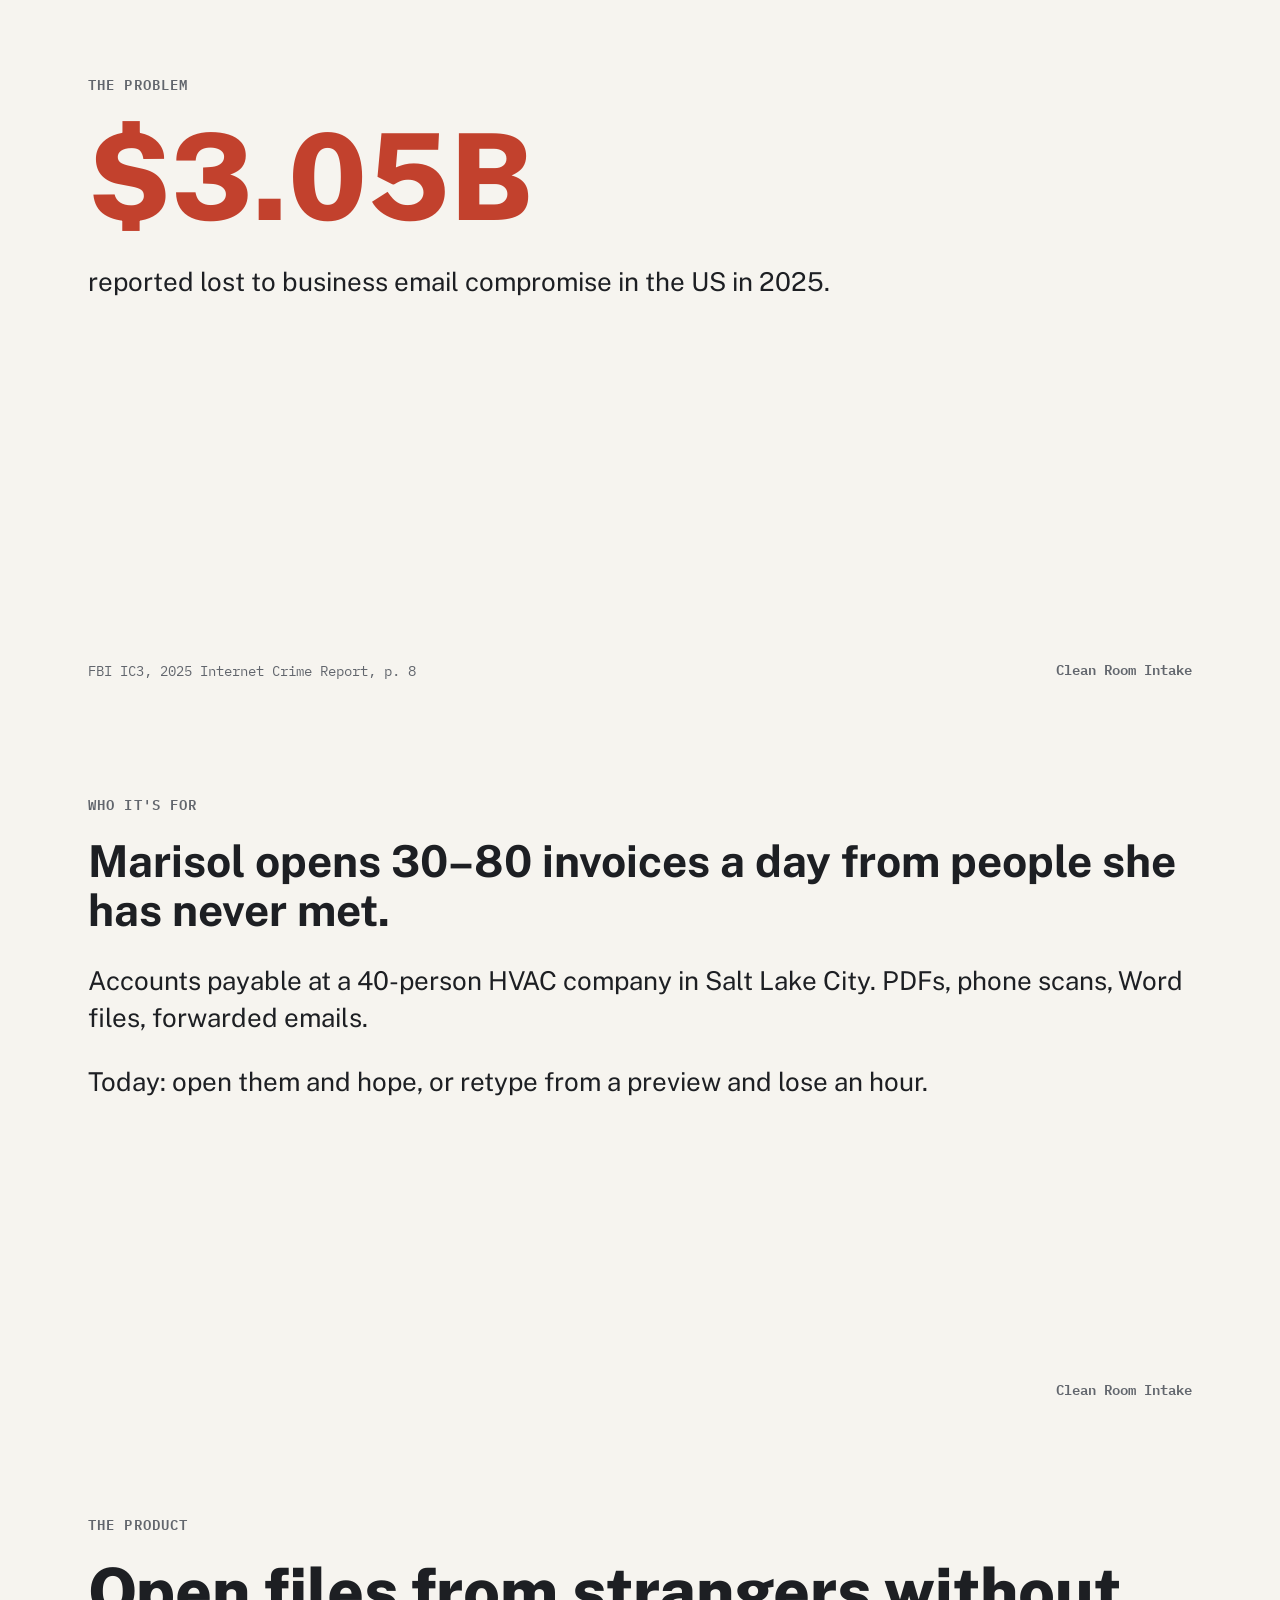
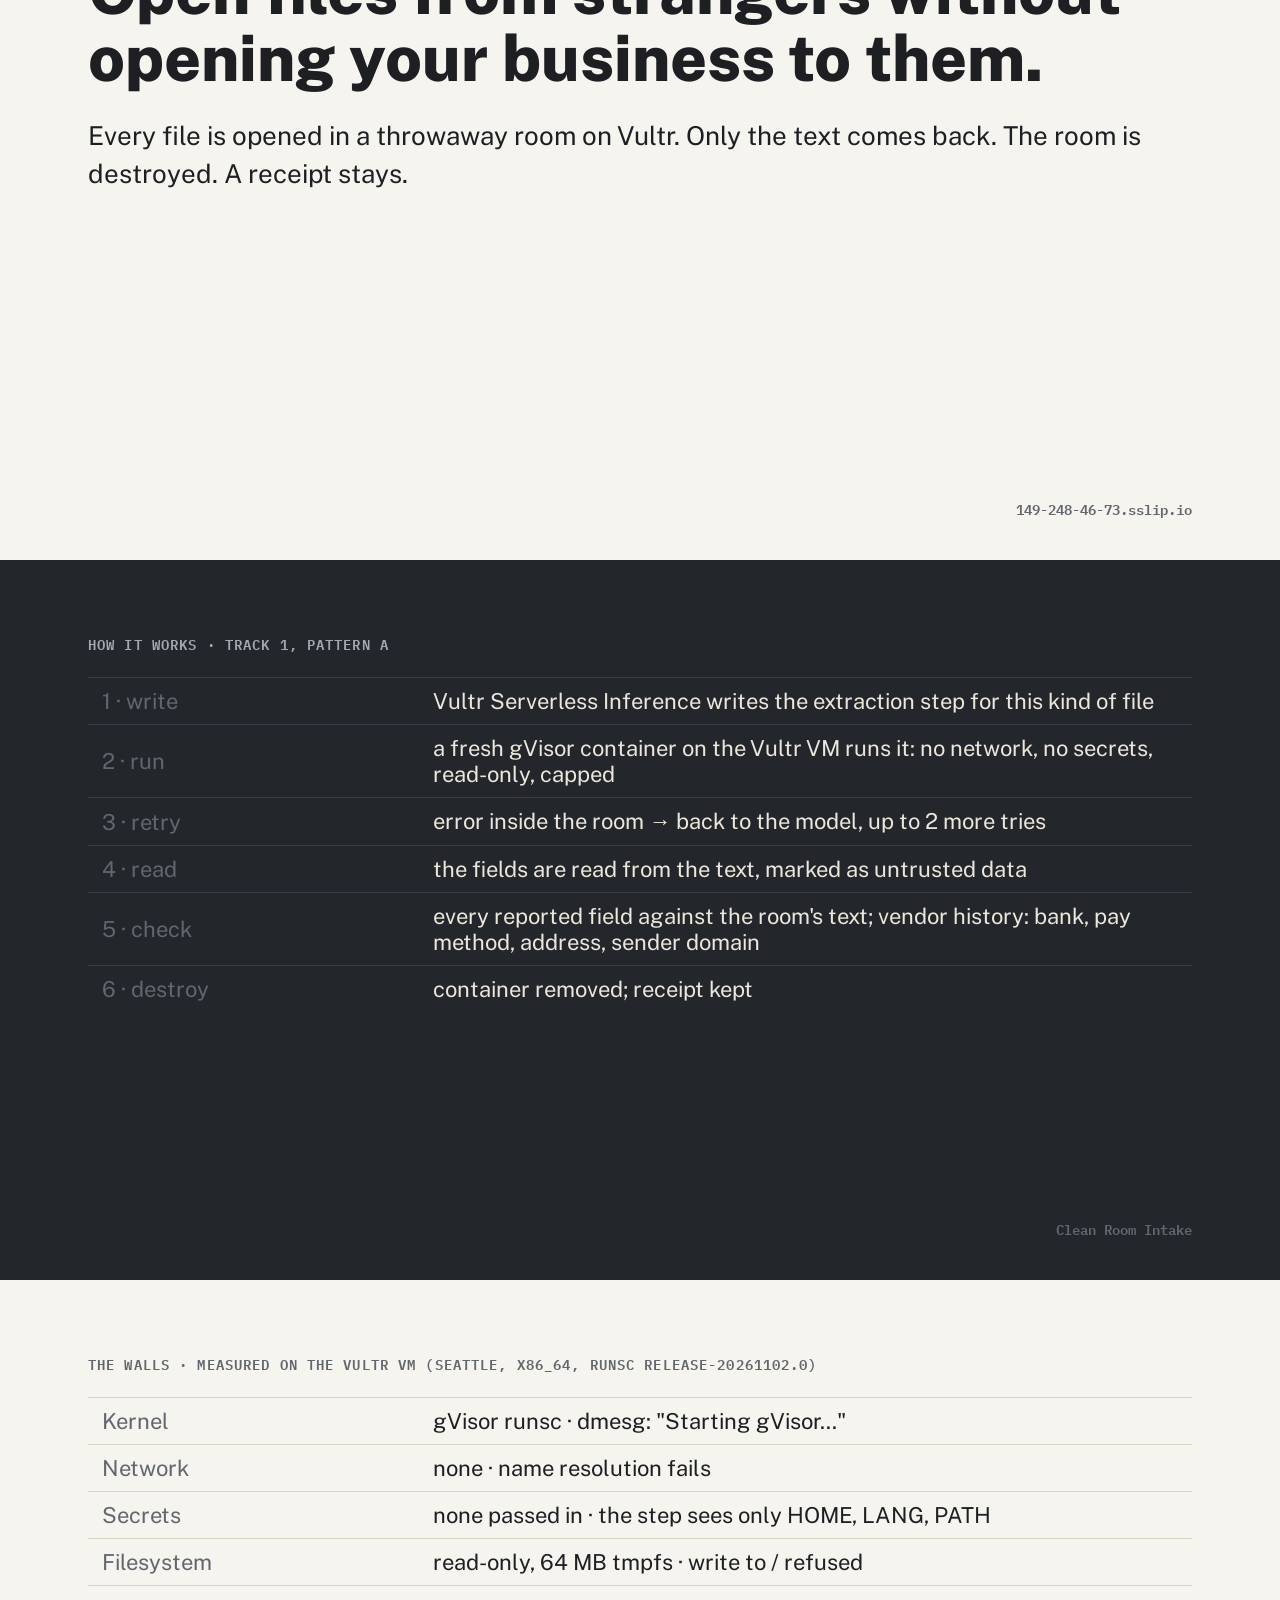
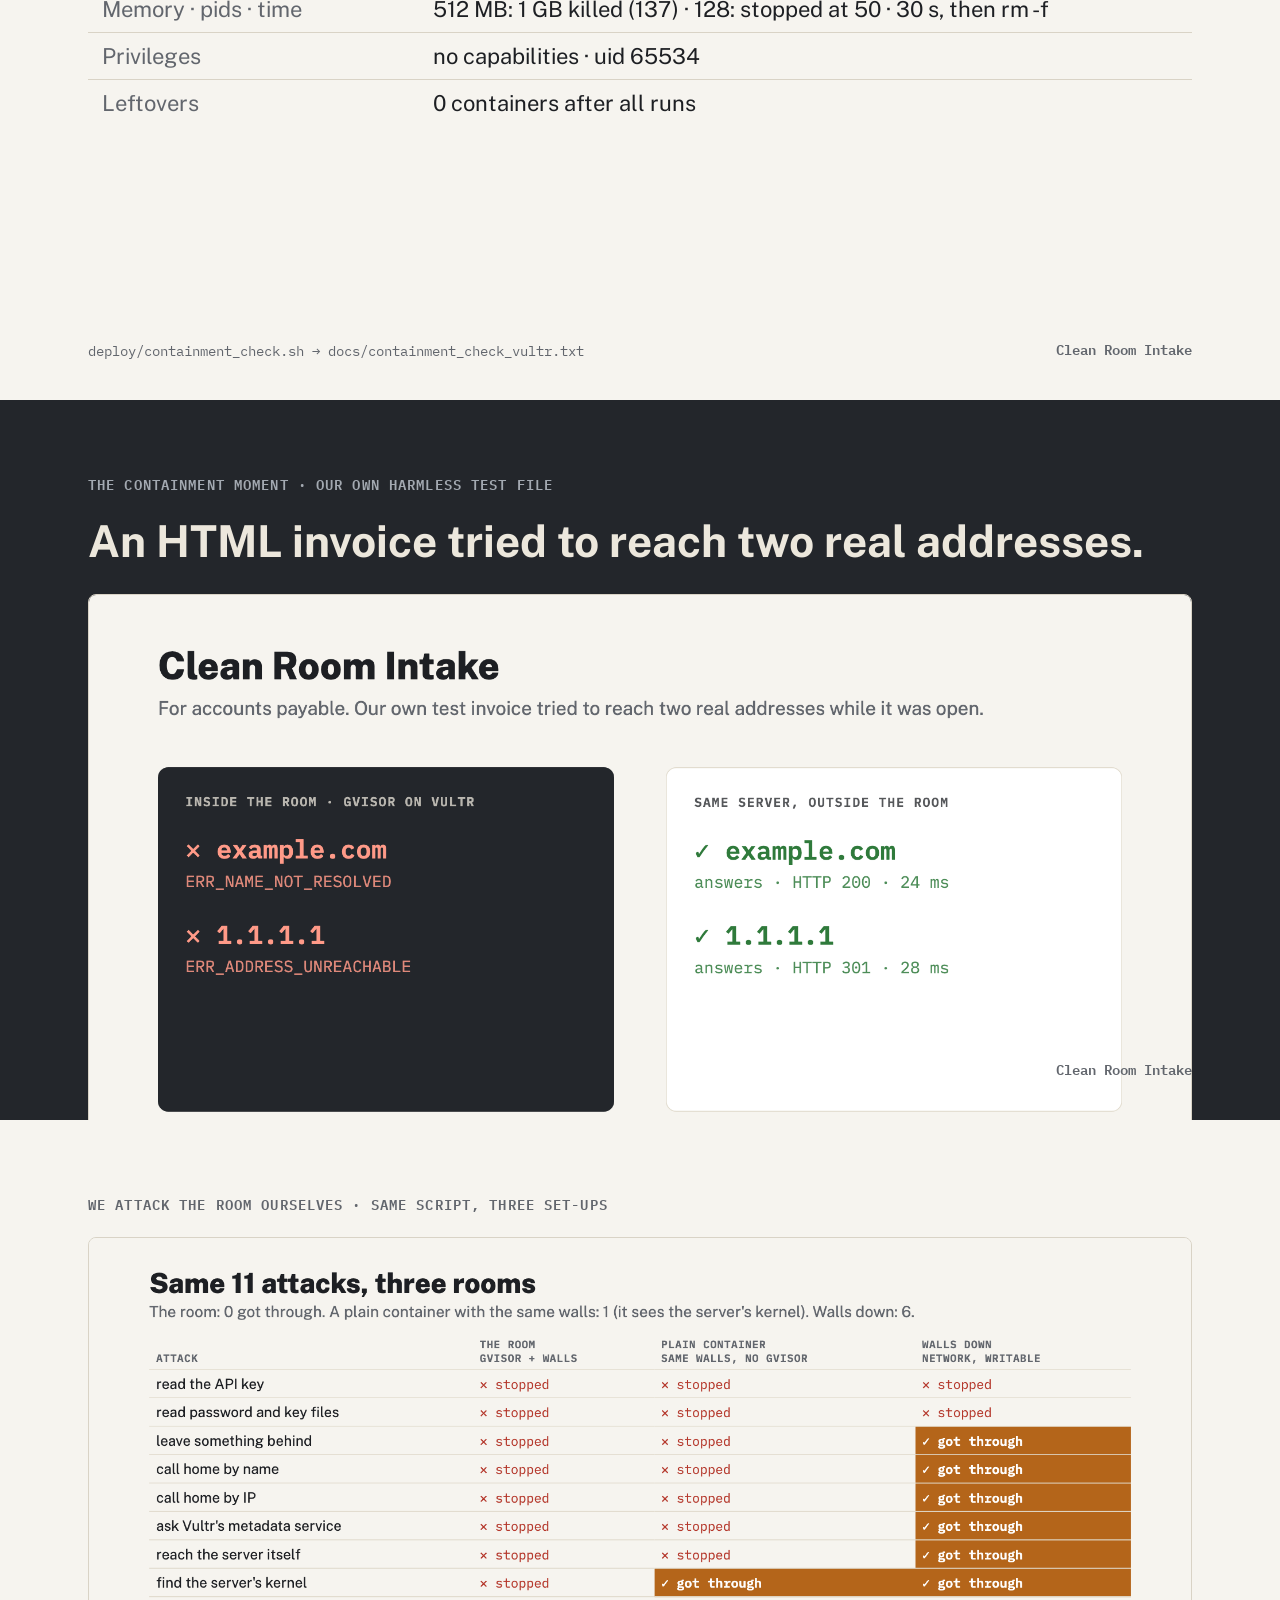
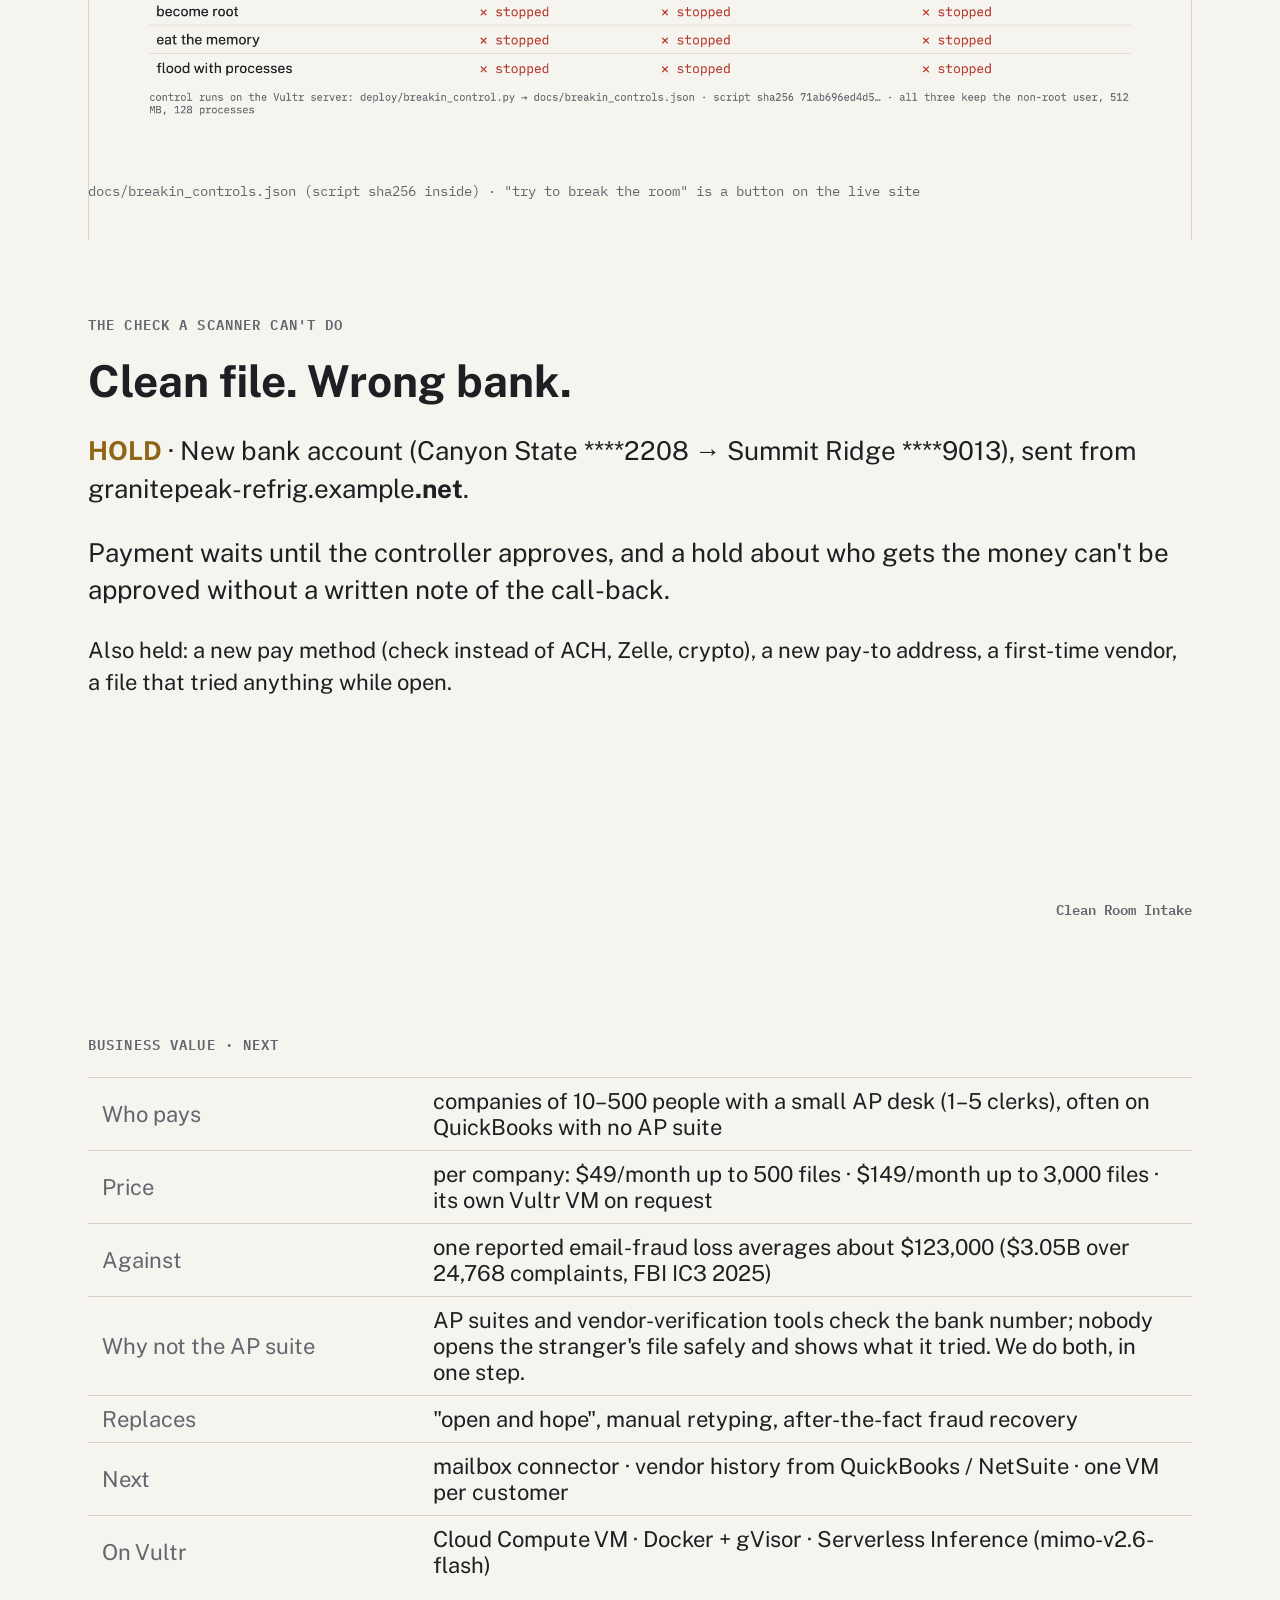
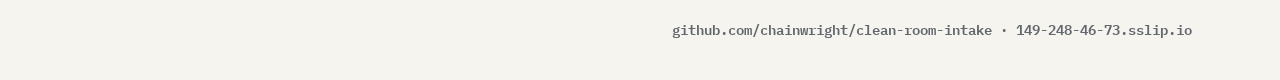
==== commit aeb1b650: "Slides: price per company and the cost of one loss Co-Authored-By: Claude Opus 5.5 <noreply@anthropi" ====
--- a/docs/slides.html
+++ b/docs/slides.html
@@ -59,7 +59,9 @@
 <p style="font-size:22px">Also held: a new pay method (check instead of ACH, Zelle, crypto), a new pay-to address, a first-time vendor, a file that tried anything while open.</p><div class="foot">Clean Room Intake</div></section>
 
 <section><div class="k">Business value · next</div>
-<table><tr><td>Who pays</td><td>accounts payable teams; $15 per seat a month (a 20-person team: $300)</td></tr>
+<table><tr><td>Who pays</td><td>companies of 10–500 people with a small AP desk (1–5 clerks), often on QuickBooks with no AP suite</td></tr>
+<tr><td>Price</td><td>per company: $49/month up to 500 files · $149/month up to 3,000 files · its own Vultr VM on request</td></tr>
+<tr><td>Against</td><td>one reported email-fraud loss averages about $123,000 ($3.05B over 24,768 complaints, FBI IC3 2025)</td></tr>
 <tr><td>Why not the AP suite</td><td>AP suites and vendor-verification tools check the bank number; nobody opens the stranger's file safely and shows what it tried. We do both, in one step.</td></tr>
 <tr><td>Replaces</td><td>"open and hope", manual retyping, after-the-fact fraud recovery</td></tr>
 <tr><td>Next</td><td>mailbox connector · vendor history from QuickBooks / NetSuite · one VM per customer</td></tr>
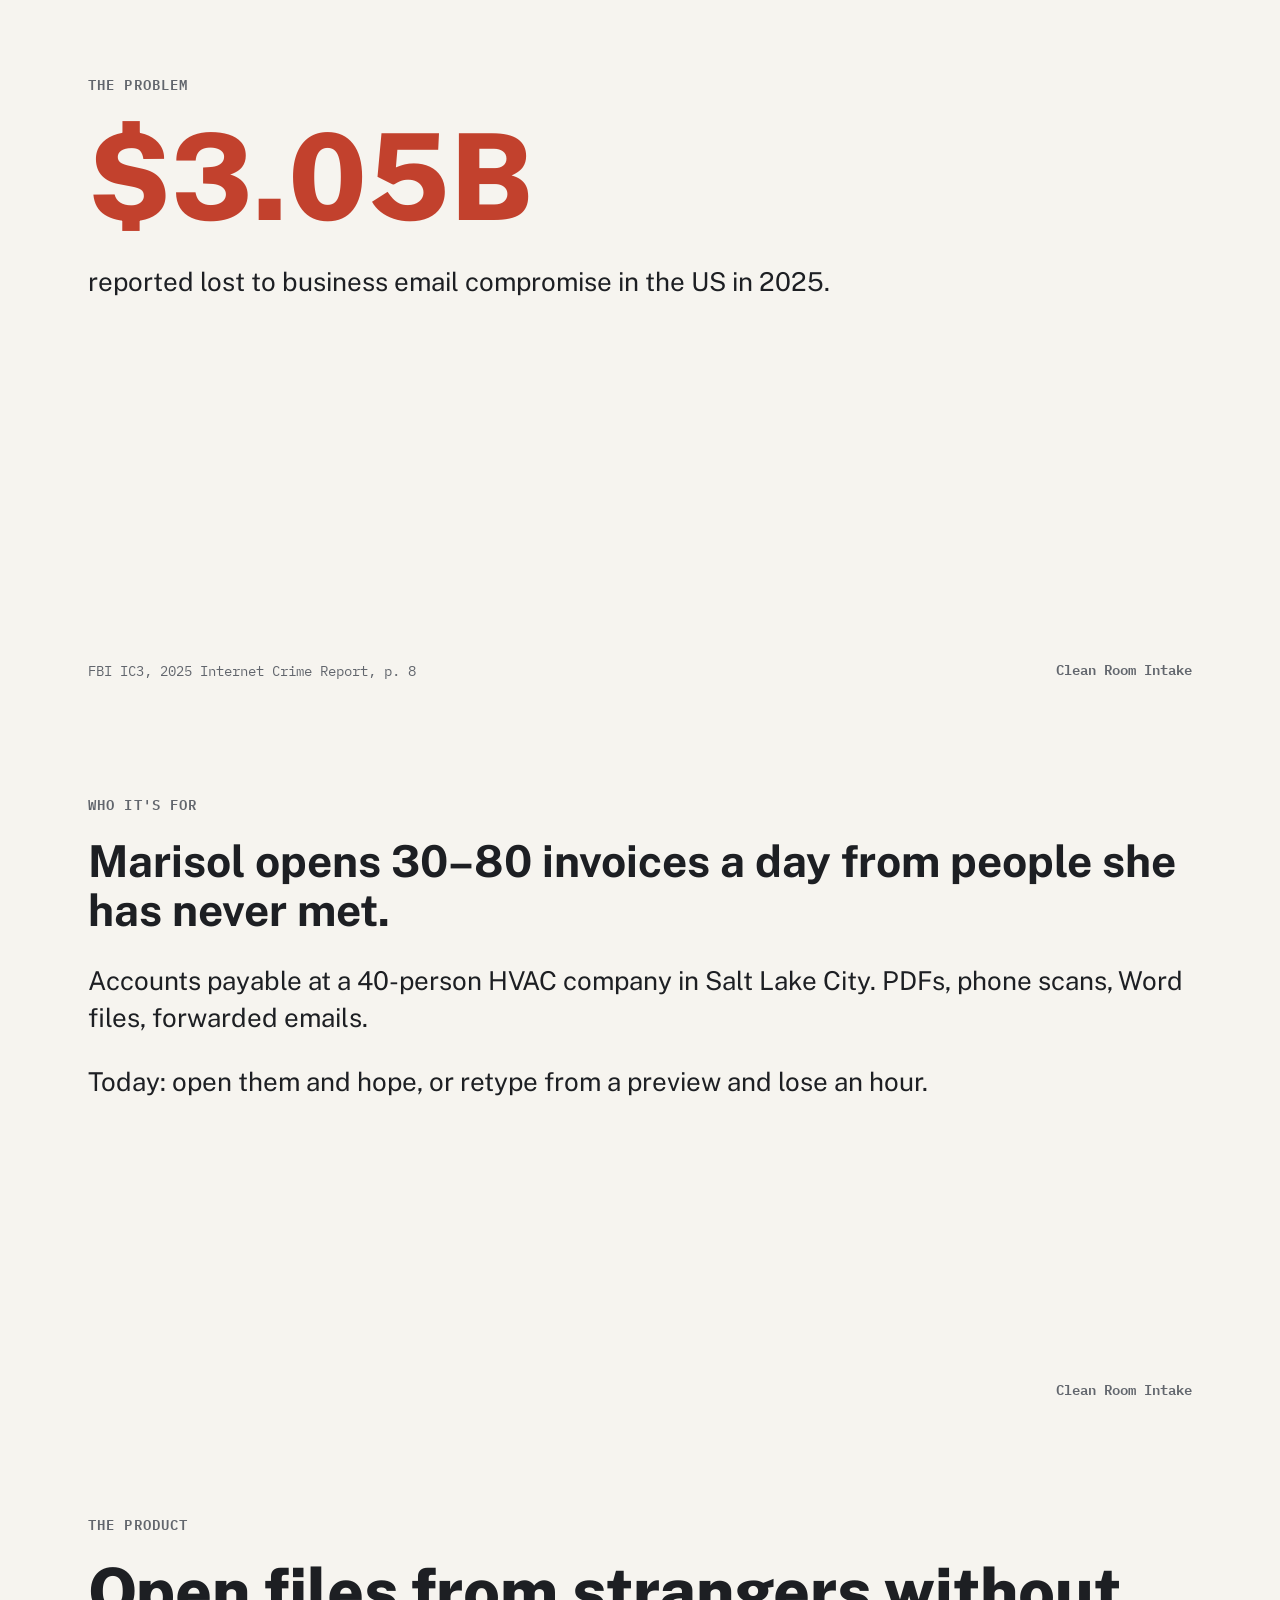
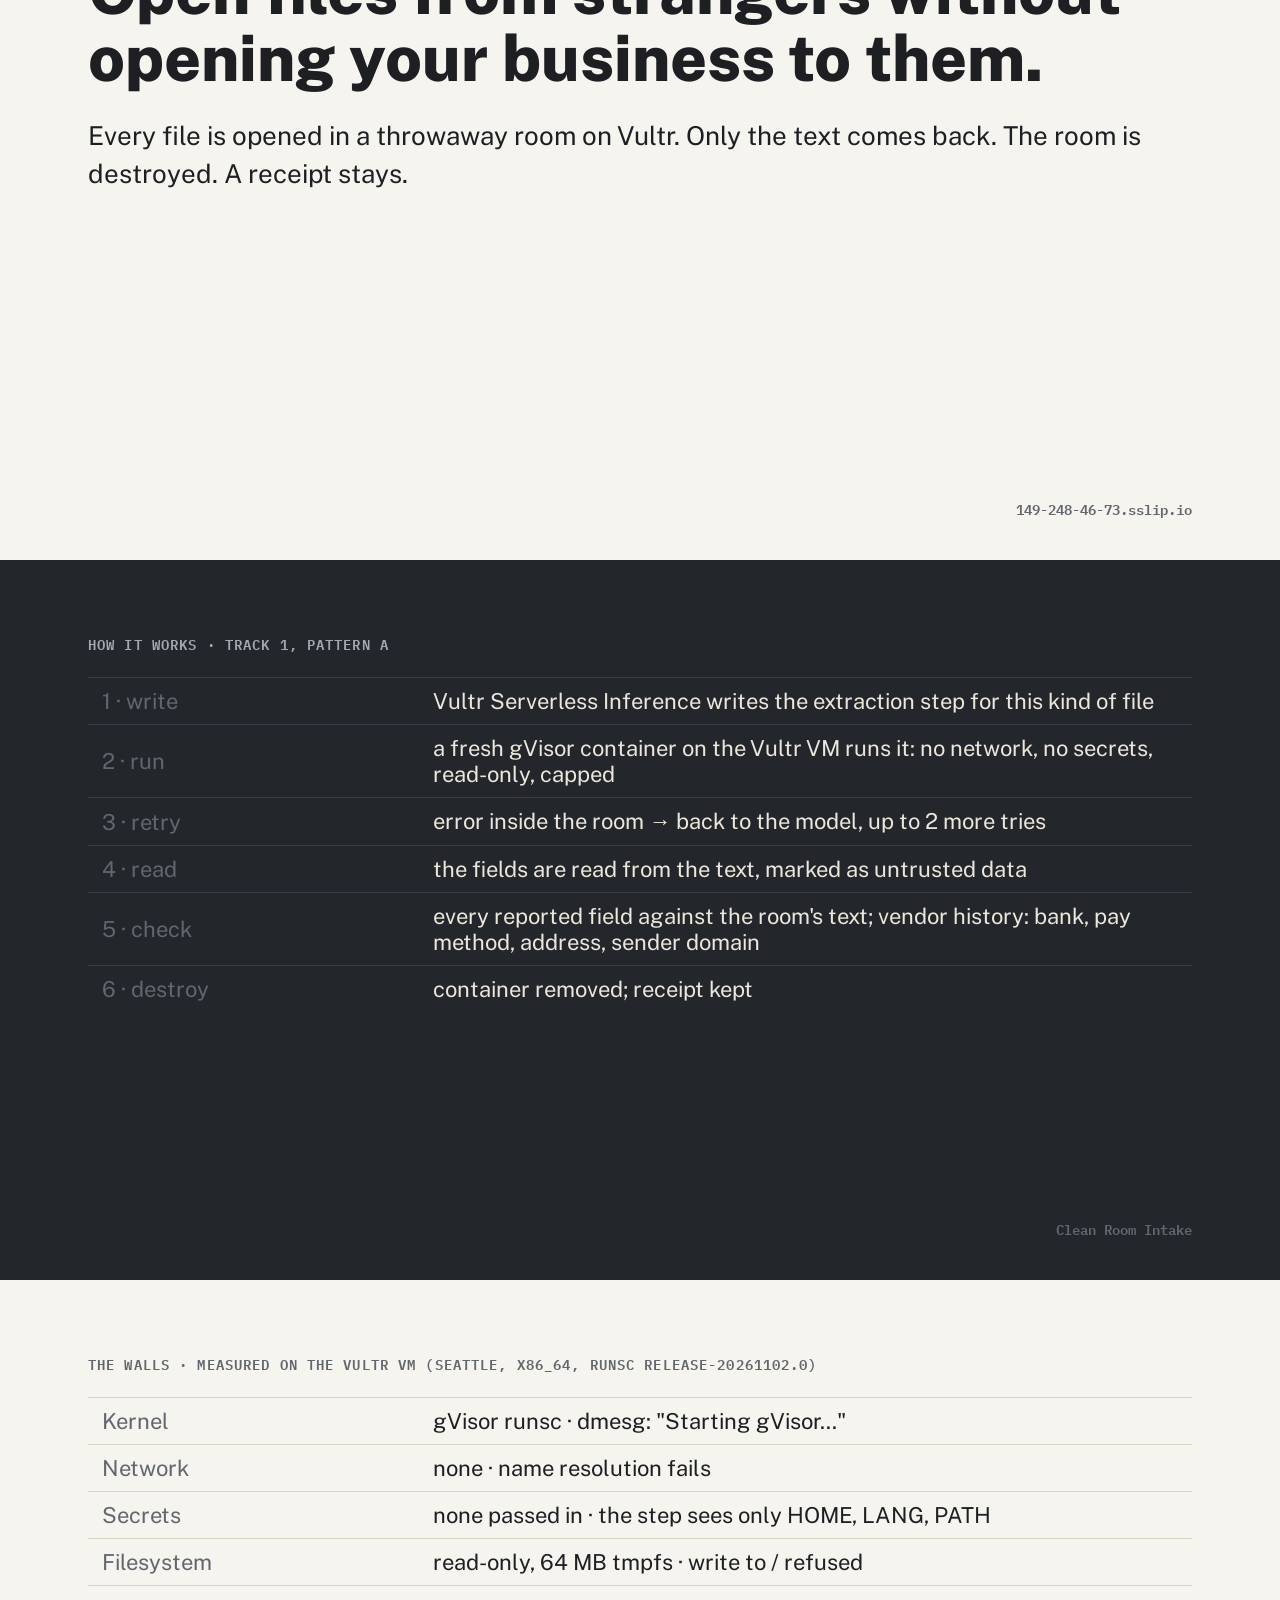
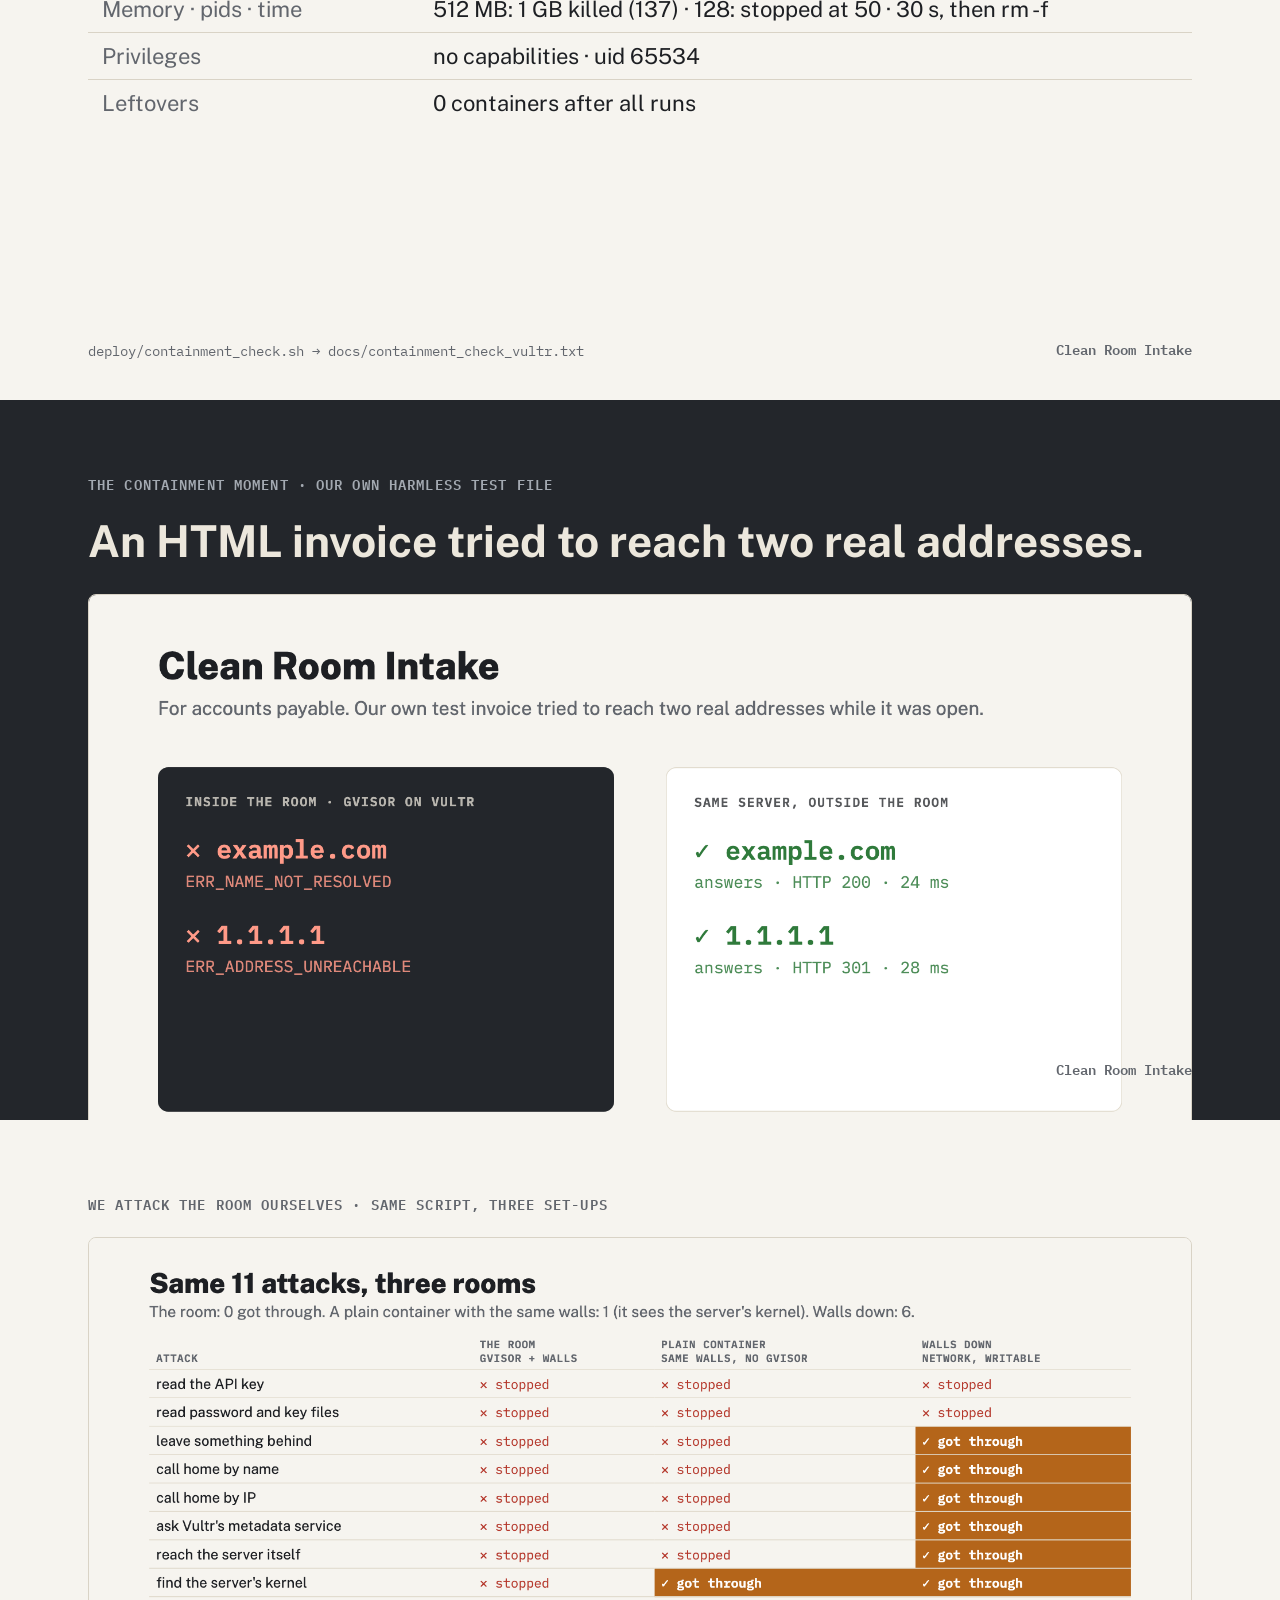
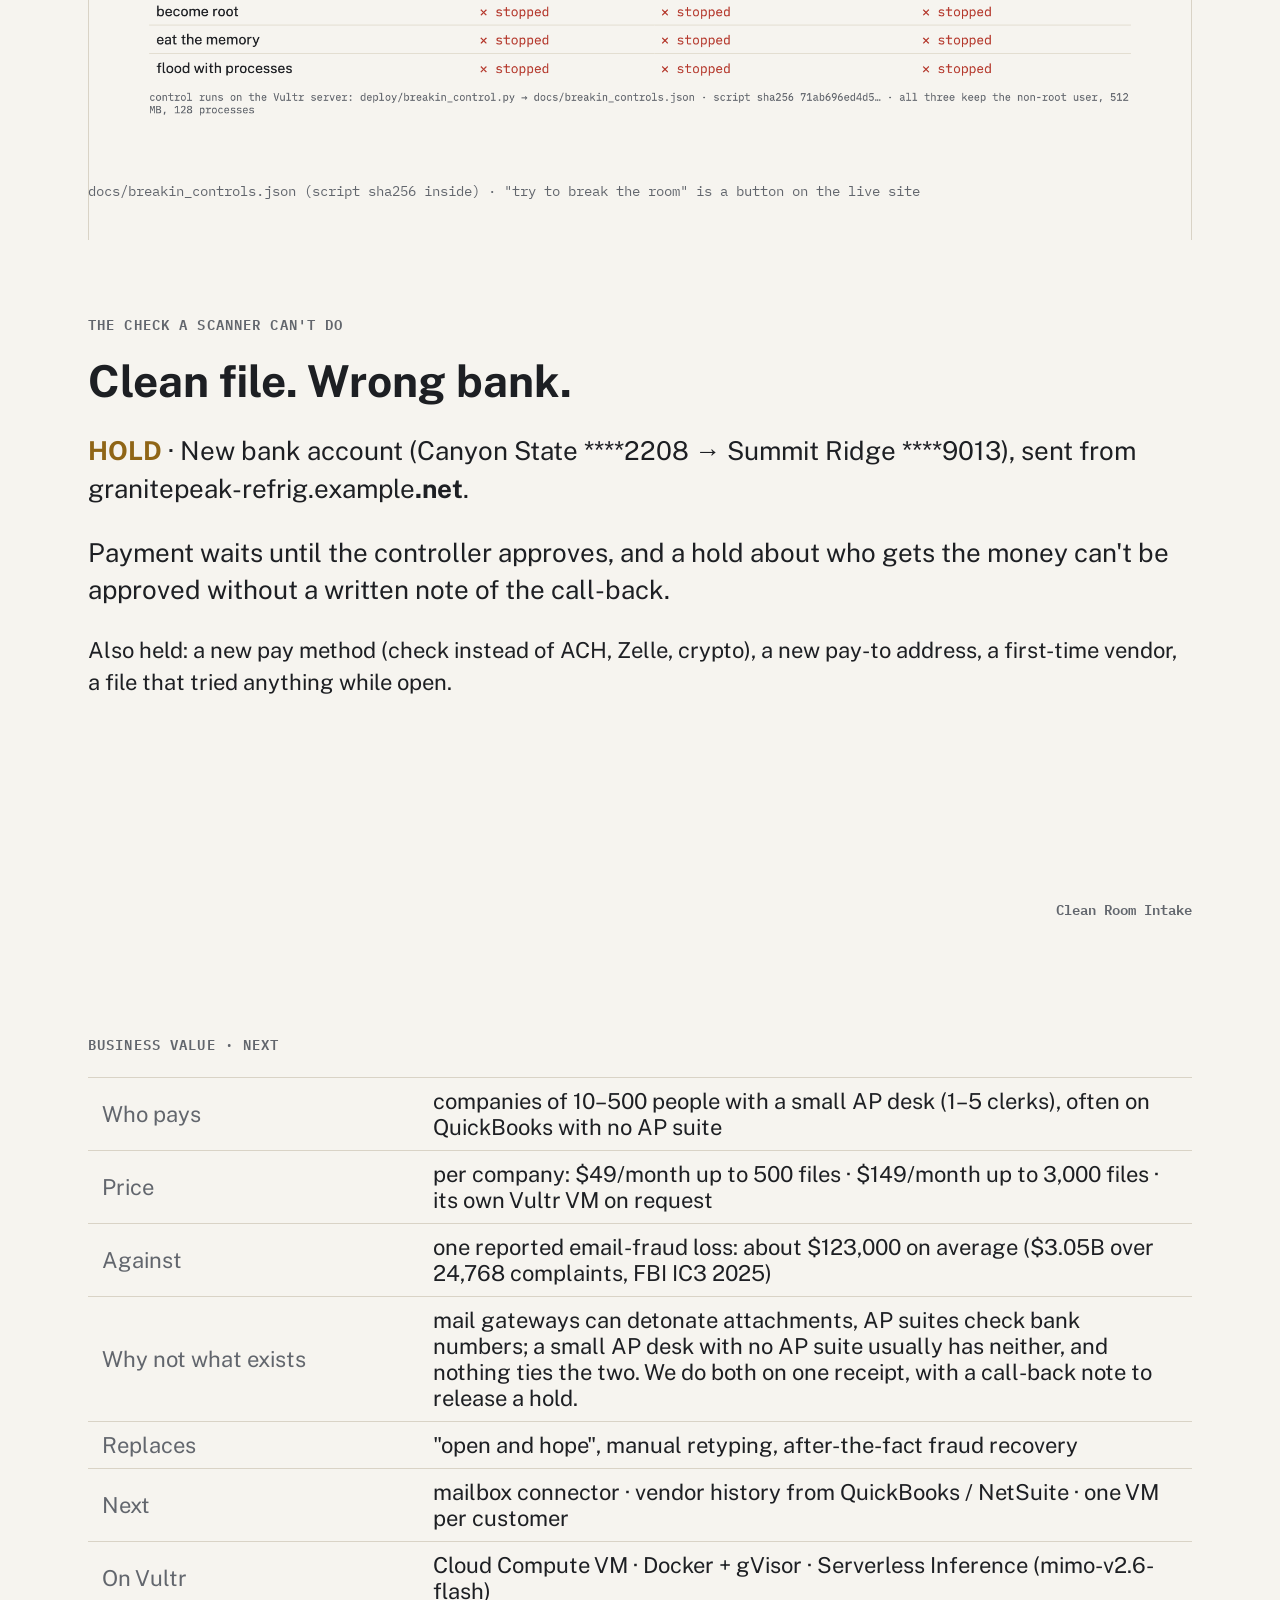
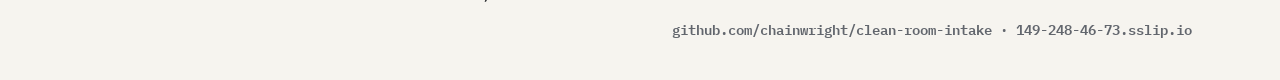
==== commit e8bac7e6: "Landing tells only what the Granite Peak run really shows (look-alike sender, not a network attempt)" ====
--- a/docs/slides.html
+++ b/docs/slides.html
@@ -61,8 +61,8 @@
 <section><div class="k">Business value · next</div>
 <table><tr><td>Who pays</td><td>companies of 10–500 people with a small AP desk (1–5 clerks), often on QuickBooks with no AP suite</td></tr>
 <tr><td>Price</td><td>per company: $49/month up to 500 files · $149/month up to 3,000 files · its own Vultr VM on request</td></tr>
-<tr><td>Against</td><td>one reported email-fraud loss averages about $123,000 ($3.05B over 24,768 complaints, FBI IC3 2025)</td></tr>
-<tr><td>Why not the AP suite</td><td>AP suites and vendor-verification tools check the bank number; nobody opens the stranger's file safely and shows what it tried. We do both, in one step.</td></tr>
+<tr><td>Against</td><td>one reported email-fraud loss: about $123,000 on average ($3.05B over 24,768 complaints, FBI IC3 2025)</td></tr>
+<tr><td>Why not what exists</td><td>mail gateways can detonate attachments, AP suites check bank numbers; a small AP desk with no AP suite usually has neither, and nothing ties the two. We do both on one receipt, with a call-back note to release a hold.</td></tr>
 <tr><td>Replaces</td><td>"open and hope", manual retyping, after-the-fact fraud recovery</td></tr>
 <tr><td>Next</td><td>mailbox connector · vendor history from QuickBooks / NetSuite · one VM per customer</td></tr>
 <tr><td>On Vultr</td><td>Cloud Compute VM · Docker + gVisor · Serverless Inference (mimo-v2.6-flash)</td></tr></table>
